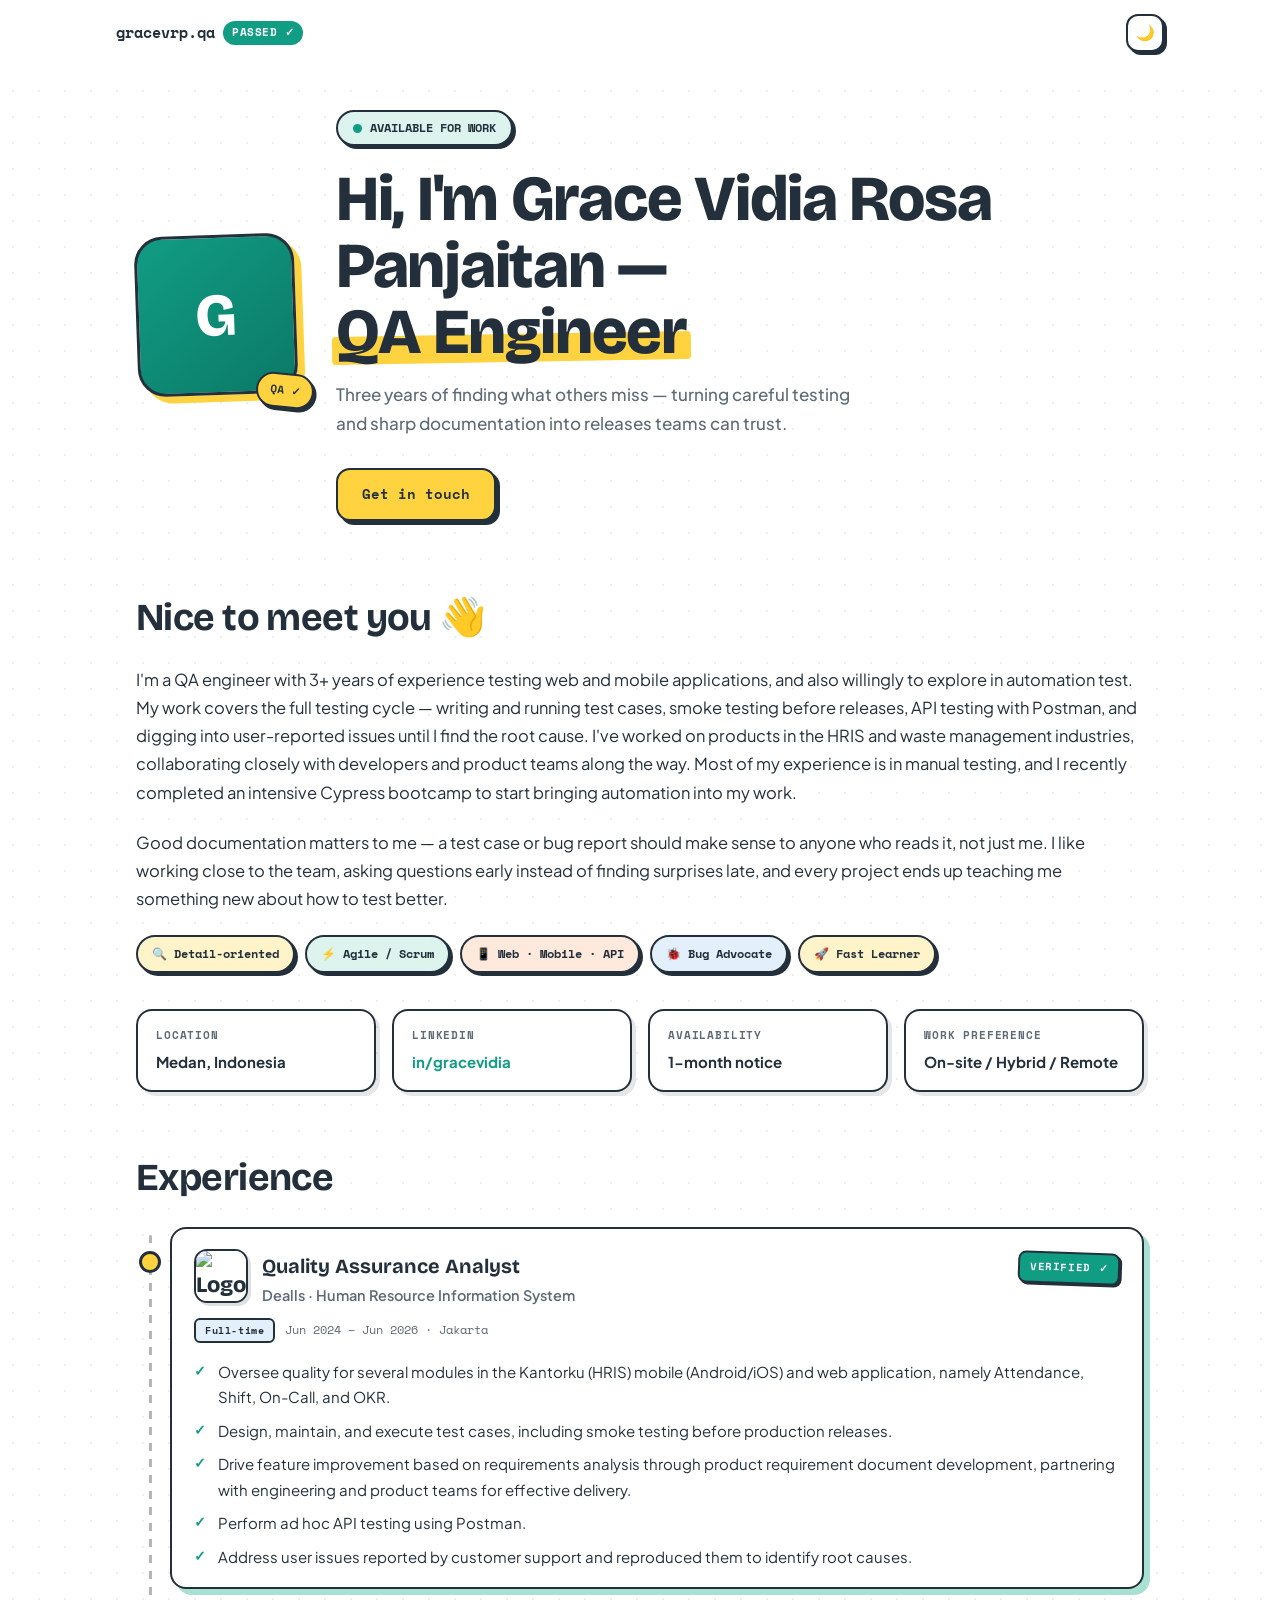
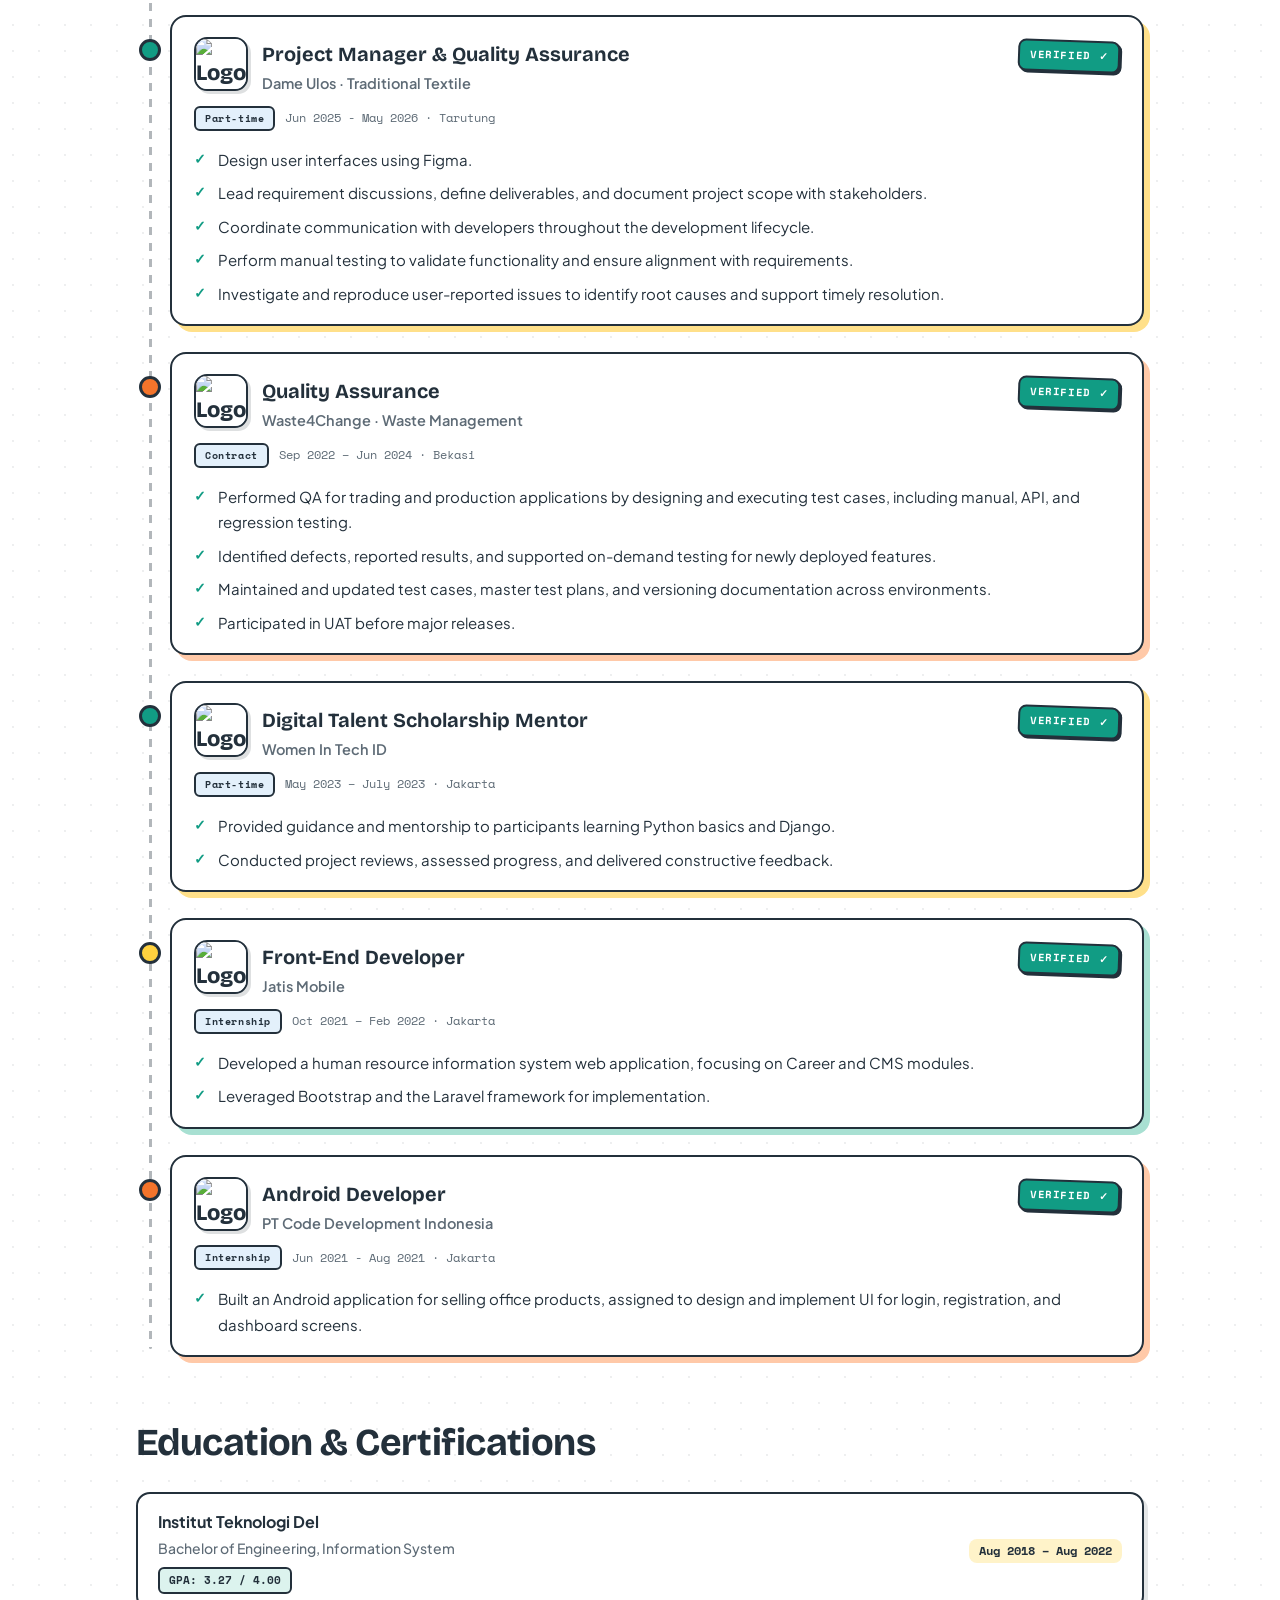
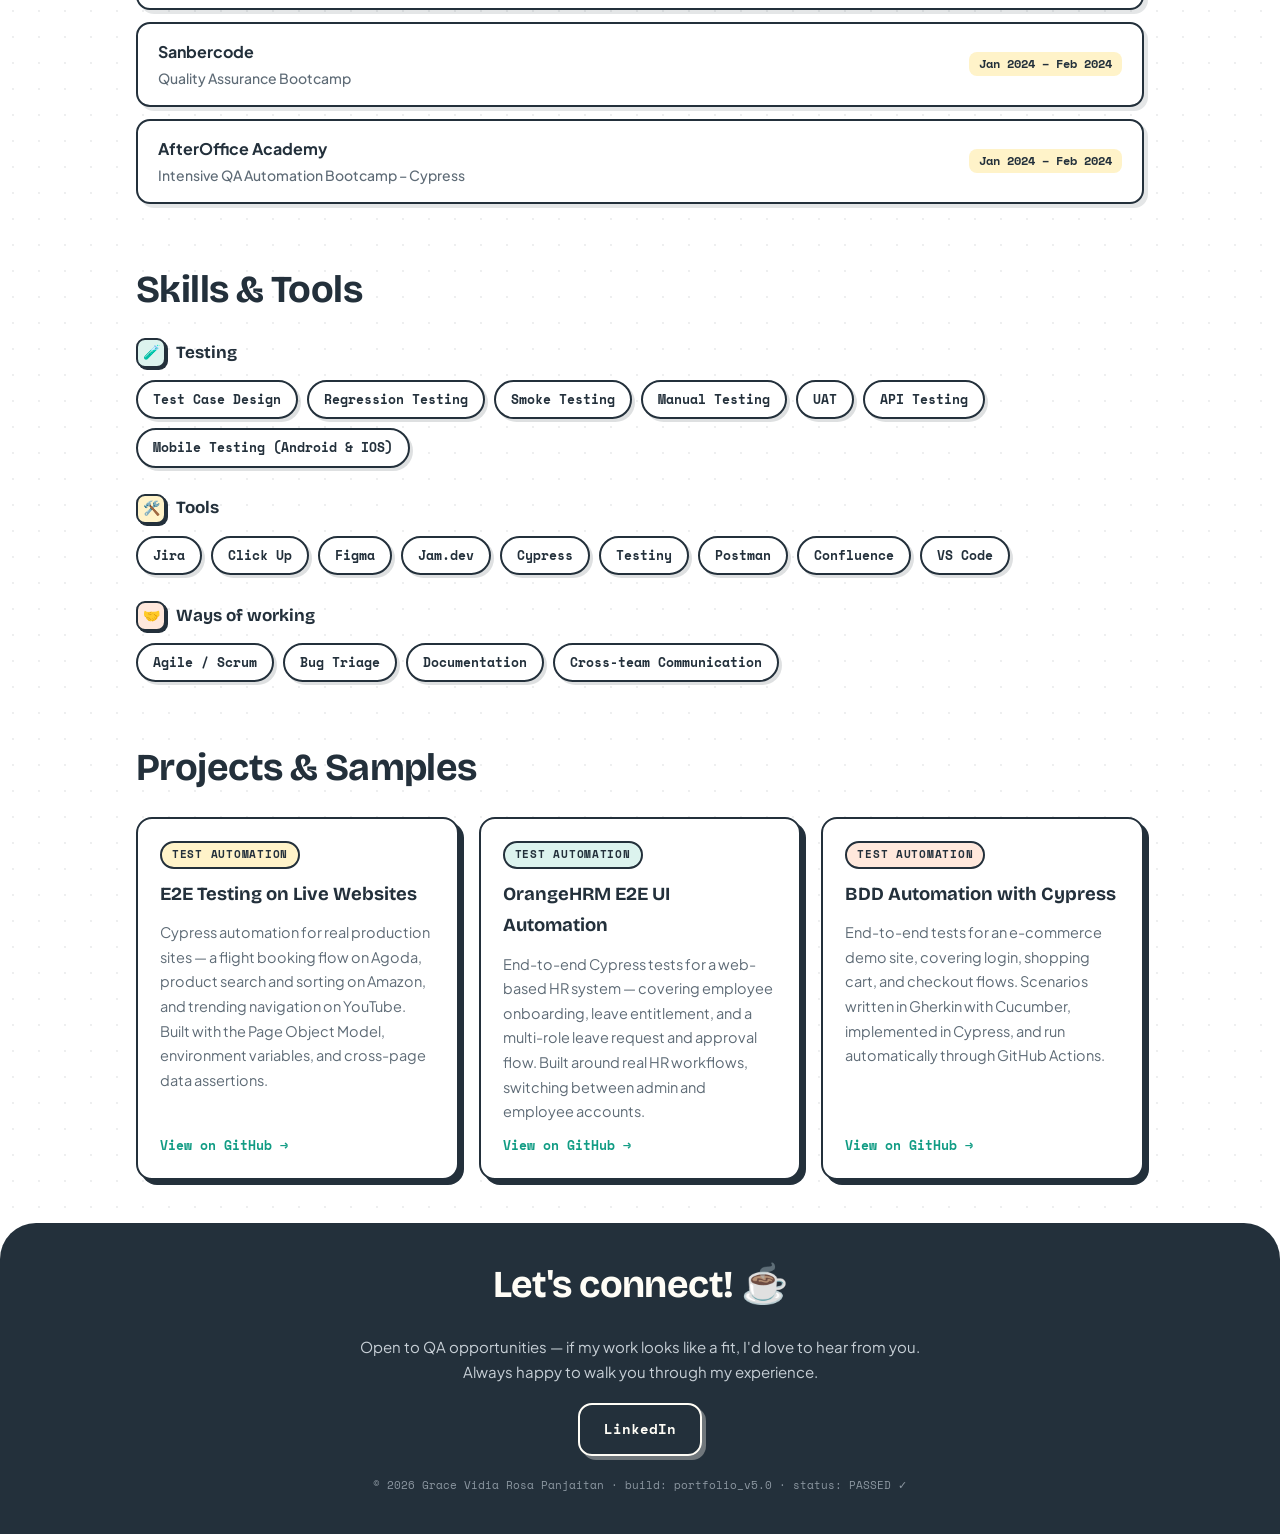
==== index.html @ 043b06da "Update chip" ====
<!DOCTYPE html>
<html lang="en" data-theme="light">

<head>
  <meta charset="UTF-8">
  <meta name="viewport" content="width=device-width, initial-scale=1.0">
  <title>Grace Panjaitan | QA Portfolio</title>
  <link rel="preconnect" href="https://fonts.googleapis.com">
  <link rel="preconnect" href="https://fonts.gstatic.com" crossorigin>
  <link
    href="https://fonts.googleapis.com/css2?family=Bricolage+Grotesque:opsz,wght@12..96,600;12..96,700;12..96,800&family=Plus+Jakarta+Sans:wght@400;500;600;700&family=Space+Mono:wght@400;700&display=swap"
    rel="stylesheet">
  <link rel="icon" type="image/png" sizes="32x32" href="./img/favicon/favicon-32.png">
  <link rel="icon" type="image/png" sizes="16x16" href="./img/favicon/favicon-16.png">
  <link rel="apple-touch-icon" sizes="180x180" href="./img/favicon/apple-touch-icon.png">
  <link rel="stylesheet" href="styles.css">
</head>

<body>

  <div class="topbar">
    <div class="wrap topbar-inner">
      <a class="brand" href="#">gracevrp.qa <span class="chip">PASSED ✓</span></a>
      <div class="top-right">
        <!-- <nav class="menu" aria-label="Main navigation">
          <a href="#about">About</a>
          <a href="#experience">Experience</a>
          <a href="#skills">Skills</a>
          <a href="#projects">Projects</a>
          <a href="#contact">Contact</a>
        </nav> -->
        <button id="themeBtn" aria-label="Toggle light/dark mode">🌙</button>
      </div>
    </div>
  </div>

  <!-- ============ HERO ============ -->
  <header class="hero">
    <div class="wrap hero-grid">
      <div class="avatar-wrap">
        <div class="avatar" aria-hidden="true">
          <!-- Replace the letter below with your initial, or use a photo:-->
          <!--  <img src="./img/profile.jpeg" alt="G">-->
          G
        </div>
        <span class="sticker">QA ✓</span>
      </div>
      <div>
        <span class="status-pill"><span class="dot"></span>AVAILABLE FOR WORK</span>
        <h1>Hi, I'm Grace Vidia Rosa Panjaitan —<br><span class="hl">QA Engineer</span></h1>
        <p class="lede">
          Three years of finding what others miss — turning careful testing and sharp documentation into releases teams
          can trust.
        </p>
        <div class="hero-cta">
          <a class="btn btn-sun" href="#contact">Get in touch</a>
        </div>
      </div>
    </div>
  </header>

  <!-- ============ ABOUT ============ -->
  <section id="about">
    <div class="wrap reveal">
      <h2>Nice to meet you 👋</h2>
      <p class="about-text">
        I'm a QA engineer with 3+ years of experience testing web and mobile applications, and also willingly to explore
        in automation test. My work covers the full testing cycle — writing and running test cases, smoke testing before
        releases, API testing with Postman, and digging into user-reported issues until I find the root cause. I've
        worked on products in the HRIS and waste management industries, collaborating closely with developers and
        product teams along the way. Most of my experience is in manual testing, and I recently completed an intensive
        Cypress bootcamp to start bringing automation into my work.
      </p>
      <p class="about-text">
        Good documentation matters to me — a test case or bug report should make
        sense to anyone who reads it, not just me. I like working close to the team,
        asking questions early instead of finding surprises late, and every project
        ends up teaching me something new about how to test better.
      </p>
      <ul class="tags">
        <li>🔍 Detail-oriented</li>
        <li>⚡ Agile / Scrum</li>
        <li>📱 Web · Mobile · API</li>
        <li>🐞 Bug Advocate</li>
        <li>🚀 Fast Learner</li>
      </ul>

      <div class="info-grid">
        <div class="info-card">
          <div class="k">Location</div>
          <div class="v">Medan, Indonesia</div>
        </div>
        <div class="info-card">
          <div class="k">LinkedIn</div>
          <div class="v"><a href="https://www.linkedin.com/in/gracevidia/" target="_blank"
              rel="noopener">in/gracevidia</a></div>
        </div>
        <div class="info-card">
          <div class="k">Availability</div>
          <div class="v">1-month notice</div>
        </div>
        <div class="info-card">
          <div class="k">Work preference</div>
          <div class="v">On-site / Hybrid / Remote</div>
        </div>
      </div>
    </div>
  </section>

  <!-- ============ EXPERIENCE ============ -->
  <section id="experience">
    <div class="wrap reveal">
      <h2>Experience</h2>

      <!-- ============ Dealls ============ -->
      <div class="timeline">
        <article class="ticket">
          <div class="ticket-card">
            <div class="ticket-head">
              <div class="ticket-logo" aria-hidden="true">
                <img src="./img/company-logo/dealls-logo.jpeg" alt="Logo">
              </div>
              <div class="ticket-title">
                <h3>Quality Assurance Analyst</h3>
                <div class="org">Dealls · Human Resource Information System</div>
              </div>
              <span class="ticket-status">VERIFIED ✓</span>
            </div>
            <div class="ticket-period"><span class="emp-type">Full-time</span> Jun 2024 – Jun 2026 · Jakarta</div>
            <div class="ticket-body">
              <ul>
                <li>Oversee quality for several modules in the Kantorku (HRIS) mobile (Android/iOS) and web application,
                  namely Attendance, Shift, On-Call, and OKR.</li>
                <li>Design, maintain, and execute test cases, including smoke testing before production releases.
                </li>
                <li>Drive feature improvement based on requirements analysis through product requirement document
                  development, partnering with engineering and product teams for effective delivery.</li>
                <li>Perform ad hoc API testing using Postman.</li>
                <li>Address user issues reported by customer support and reproduced them to identify root causes.</li>
              </ul>
            </div>
            <!-- <div class="ticket-tools">
              <span>Jira</span><span>TestRail</span><span>Postman</span><span>SQL</span>
            </div> -->
          </div>
        </article>

        <!-- ============ DAME ULOS ============ -->
        <article class="ticket">
          <div class="ticket-card">
            <div class="ticket-head">
              <div class="ticket-logo" aria-hidden="true">
                <img src="./img/company-logo/dame-ulos-logo.png" alt="Logo">
              </div>
              <div class="ticket-title">
                <h3>Project Manager & Quality Assurance </h3>
                <div class="org">Dame Ulos · Traditional Textile</div>
              </div>
              <span class="ticket-status">VERIFIED ✓</span>
            </div>
            <div class="ticket-period"><span class="emp-type">Part-time</span> Jun 2025 - May 2026 · Tarutung</div>
            <div class="ticket-body">
              <ul>
                <li>Design user interfaces using Figma.</li>
                <li>Lead requirement discussions, define deliverables, and document project scope with stakeholders.
                </li>
                <li>Coordinate communication with developers throughout the development lifecycle.</li>
                <li>Perform manual testing to validate functionality and ensure alignment with requirements.</li>
                <li>Investigate and reproduce user-reported issues to identify root causes and support timely
                  resolution.</li>
              </ul>
            </div>
            <!-- <div class="ticket-tools">
              <span>Trello</span><span>Google Sheets</span><span>Postman</span>
            </div> -->
          </div>
        </article>

        <!-- ============ Waste4Change ============ -->
        <article class="ticket">
          <div class="ticket-card">
            <div class="ticket-head">
              <div class="ticket-logo" aria-hidden="true">
                <img src="./img/company-logo/W4C-logo.jpg" alt="Logo">
              </div>
              <div class="ticket-title">
                <h3>Quality Assurance </h3>
                <div class="org">Waste4Change · Waste Management</div>
              </div>
              <span class="ticket-status">VERIFIED ✓</span>
            </div>
            <div class="ticket-period"><span class="emp-type">Contract</span> Sep 2022 – Jun 2024 · Bekasi</div>
            <div class="ticket-body">
              <ul>
                <li>Performed QA for trading and production applications by designing and executing test cases,
                  including
                  manual, API, and regression testing.</li>
                <li>Identified defects, reported results, and supported on-demand testing for newly deployed features.
                </li>
                <li>Maintained and updated test cases, master test plans, and versioning documentation across
                  environments.</li>
                <li>Participated in UAT before major releases.</li>
              </ul>
            </div>
            <!-- <div class="ticket-tools">
              <span>Trello</span><span>Google Sheets</span><span>Postman</span>
            </div> -->
          </div>
        </article>

        <!-- ============ DIGITALENT ============ -->
        <article class="ticket">
          <div class="ticket-card">
            <div class="ticket-head">
              <div class="ticket-logo" aria-hidden="true">
                <img src="./img/company-logo/digitalent-logo.png" alt="Logo">
              </div>
              <div class="ticket-title">
                <h3>Digital Talent Scholarship Mentor</h3>
                <div class="org">Women In Tech ID</div>
              </div>
              <span class="ticket-status">VERIFIED ✓</span>
            </div>
            <div class="ticket-period"><span class="emp-type">Part-time</span> May 2023 – July 2023 · Jakarta</div>
            <div class="ticket-body">
              <ul>
                <li>Provided guidance and mentorship to participants learning Python basics and Django.</li>
                <li>Conducted project reviews, assessed progress, and delivered constructive feedback.</li>
              </ul>
            </div>
            <!-- <div class="ticket-tools">
              <span>Trello</span><span>Google Sheets</span><span>Postman</span>
            </div> -->
          </div>
        </article>

        <!-- ============ JATIS MOBILE ============ -->
        <article class="ticket">
          <div class="ticket-card">
            <div class="ticket-head">
              <div class="ticket-logo" aria-hidden="true">
                <img src="./img/company-logo/jatis-mobile-logo.png" alt="Logo">
              </div>
              <div class="ticket-title">
                <h3>Front-End Developer</h3>
                <div class="org">Jatis Mobile </div>
              </div>
              <span class="ticket-status">VERIFIED ✓</span>
            </div>
            <div class="ticket-period"><span class="emp-type">Internship</span> Oct 2021 – Feb 2022 · Jakarta</div>
            <div class="ticket-body">
              <ul>
                <li>Developed a human resource information system web application, focusing on Career and CMS modules.
                </li>
                <li>Leveraged Bootstrap and the Laravel framework for implementation.</li>
              </ul>
            </div>
            <!-- <div class="ticket-tools">
              <span>Trello</span><span>Google Sheets</span><span>Postman</span>
            </div> -->
          </div>
        </article>

        <!-- ============ CODE ID ============ -->
        <article class="ticket">
          <div class="ticket-card">
            <div class="ticket-head">
              <div class="ticket-logo" aria-hidden="true">
                <img src="./img/company-logo/code.id-logo.jpeg" alt="Logo">
              </div>
              <div class="ticket-title">
                <h3>Android Developer</h3>
                <div class="org">PT Code Development Indonesia</div>
              </div>
              <span class="ticket-status">VERIFIED ✓</span>
            </div>
            <div class="ticket-period"><span class="emp-type">Internship</span> Jun 2021 - Aug 2021 · Jakarta</div>
            <div class="ticket-body">
              <ul>
                <li>Built an Android application for selling office products, assigned to design and implement UI for
                  login,
                  registration, and dashboard screens.
                </li>
              </ul>
            </div>
            <!-- <div class="ticket-tools">
              <span>Trello</span><span>Google Sheets</span><span>Postman</span>
            </div> -->
          </div>
        </article>
      </div>
    </div>
  </section>

  <!-- ============ EDUCATION & CERTIFICATIONS ============ -->
  <section id="education">
    <div class="wrap reveal">
      <h2>Education &amp; Certifications</h2>
      <ul class="plain-list">
        <li>
          <div class="edu-main">
            <strong>Institut Teknologi Del</strong>
            <div class="edu-sub">Bachelor of Engineering, Information System</div>
            <span class="edu-grade">GPA: 3.27 / 4.00</span>
          </div>
          <span class="meta">Aug 2018 – Aug 2022</span>
        </li>
        <!-- <li><span><strong>Quality Assurance Bootcamp</strong> — Sanbercode </span><span class="meta">Jan 2024 – Feb
            2024</span></li>
        <li><span><strong>Intensive QA Automation Bootcamp – Cypress</strong> — AfterOffice Academy </span><span
            class="meta">Apr 2025 – Jun 2025</span></li> -->
        <li>
          <div class="edu-main">
            <strong>Sanbercode</strong>
            <div class="edu-sub">Quality Assurance Bootcamp</div>
          </div>
          <span class="meta">Jan 2024 – Feb 2024</span>
        </li>
        <li>
          <div class="edu-main">
            <strong>AfterOffice Academy </strong>
            <div class="edu-sub">Intensive QA Automation Bootcamp – Cypress</div>
          </div>
          <span class="meta">Jan 2024 – Feb 2024</span>
        </li>
      </ul>
    </div>
  </section>

  <!-- ============ SKILLS ============ -->
  <section id="skills">
    <div class="wrap reveal">
      <h2>Skills &amp; Tools</h2>

      <div class="skill-group">
        <p class="g"><span class="ico">🧪</span>Testing</p>
        <ul class="skill-list">
          <li>Test Case Design</li>
          <li>Regression Testing</li>
          <li>Smoke Testing</li>
          <li>Manual Testing</li>
          <li>UAT</li>
          <li>API Testing</li>
          <li>Mobile Testing (Android & IOS)</li>
        </ul>
      </div>
      <div class="skill-group">
        <p class="g"><span class="ico">🛠️</span>Tools</p>
        <ul class="skill-list">
          <li>Jira</li>
          <li>Click Up</li>
          <li>Figma</li>
          <li>Jam.dev</li>
          <li>Cypress</li>
          <li>Testiny</li>
          <li>Postman</li>
          <li>Confluence</li>
          <li>VS Code</li>
        </ul>
      </div>
      <div class="skill-group">
        <p class="g"><span class="ico">🤝</span>Ways of working</p>
        <ul class="skill-list">
          <li>Agile / Scrum</li>
          <li>Bug Triage</li>
          <li>Documentation</li>
          <li>Cross-team Communication</li>
        </ul>
      </div>
    </div>
  </section>

  <!-- ============ PROJECTS ============ -->
  <section id="projects">
    <div class="wrap reveal">
      <h2>Projects &amp; Samples</h2>
      <div class="proj-grid">
        <article class="proj">
          <span class="ptype">TEST AUTOMATION</span>
          <h3>E2E Testing on Live Websites</h3>
          <p>Cypress automation for real production sites — a flight booking flow on
            Agoda, product search and sorting on Amazon, and trending navigation on
            YouTube. Built with the Page Object Model, environment variables, and
            cross-page data assertions.</p>
          <a href="https://github.com/gracepanjaitan/Final-Project" target="_blank" rel="noopener">View on GitHub →</a>
        </article>
        <article class="proj">
          <span class="ptype">TEST AUTOMATION</span>
          <h3>OrangeHRM E2E UI Automation</h3>
          <p>End-to-end Cypress tests for a web-based HR system — covering employee
            onboarding, leave entitlement, and a multi-role leave request and approval
            flow. Built around real HR workflows, switching between admin and employee accounts.</p>
          <a href="https://github.com/gracepanjaitan/UI-Testing-Cypress" target="_blank" rel="noopener">View on GitHub
            →</a>
        </article>
        <article class="proj">
          <span class="ptype">TEST AUTOMATION</span>
          <h3>BDD Automation with Cypress</h3>
          <p>End-to-end tests for an e-commerce demo site, covering login, shopping
            cart, and checkout flows. Scenarios written in Gherkin with Cucumber,
            implemented in Cypress, and run automatically through GitHub Actions.</p>
          <a href="https://github.com/gracepanjaitan/BDD-Cypress-Project" target="_blank" rel="noopener">View on GitHub
            →</a>
        </article>
      </div>
    </div>
  </section>

  <!-- ============ CONTACT ============ -->
  <footer id="contact">
    <div class="wrap reveal">
      <h2>Let's connect! ☕</h2>
      <p>Open to QA opportunities — if my work looks like a fit, I'd love to hear from you.<br>Always happy to walk you
        through my experience.</p>
      <div class="contact-row">
        <a class="btn" href="https://www.linkedin.com/in/gracevidia/" target="_blank" rel="noopener">LinkedIn</a>
      </div>
      <p class="foot-note">© 2026 Grace Vidia Rosa Panjaitan · build: portfolio_v5.0 · status: PASSED ✓</p>
    </div>
  </footer>

  <script>
    // night mode toggle (defaults to light; does not auto-follow system preference)
    const btn = document.getElementById('themeBtn');
    const root = document.documentElement;
    btn.addEventListener('click', () => {
      const next = root.getAttribute('data-theme') === 'dark' ? 'light' : 'dark';
      root.setAttribute('data-theme', next);
      btn.textContent = next === 'dark' ? '☀️' : '🌙';
    });

    // scroll reveal
    const io = new IntersectionObserver(entries => {
      entries.forEach(e => { if (e.isIntersecting) { e.target.classList.add('in'); io.unobserve(e.target); } });
    }, { threshold: 0.1 });
    document.querySelectorAll('.reveal').forEach(el => io.observe(el));
  </script>
</body>

</html>
---- styles.css ----
:root {
  --bg: #FFFFFF;
  /* brilliant white */
  --ink: #23303B;
  --soft: #5E6B76;
  --card: #FFFFFF;
  --tangerine: #F4742B;
  --tangerine-soft: #FFE8DC;
  --teal: #119C84;
  --teal-soft: #DCF3EE;
  --sun: #FFD23F;
  --sun-soft: #FFF3C9;
  --sky-soft: #E3F0FB;
  --dot: rgba(35, 48, 59, .08);
  --topbar: rgba(255, 255, 255, .9);
  --footer-bg: #23303B;
  --radius: 16px;
}

[data-theme="dark"] {
  --bg: #0D1320;
  /* hitam kebiruan pekat (ala referensi) */
  --ink: #E6EDF3;
  --soft: #8C98A6;
  --card: #151F2B;
  --tangerine: #0FD9A6;
  /* satu aksen: hijau mint */
  --tangerine-soft: #0C352B;
  --teal: #0FD9A6;
  --teal-soft: #0C352B;
  --sun: #0FD9A6;
  --sun-soft: #102F27;
  --sky-soft: #16293B;
  --dot: rgba(230, 237, 243, .04);
  --topbar: rgba(13, 19, 32, .92);
  --footer-bg: #080D16;
}

/* teks gelap di atas aksen mint yang terang */
[data-theme="dark"] .btn-primary,
[data-theme="dark"] .ticket-status,
[data-theme="dark"] .brand .chip {
  color: #06251C
}

* {
  margin: 0;
  padding: 0;
  box-sizing: border-box
}

html {
  scroll-behavior: smooth
}

body {
  background: var(--bg);
  color: var(--ink);
  font-family: 'Plus Jakarta Sans', sans-serif;
  font-size: 16px;
  line-height: 1.7;
  background-image: radial-gradient(var(--dot) 1px, transparent 1px);
  background-size: 26px 26px;
  transition: background .3s, color .3s;
}

.wrap {
  max-width: 1080px;
  margin: 0 auto;
  padding: 0 36px
}

::selection {
  background: var(--sun);
  color: #23303B
}

a:focus-visible,
button:focus-visible {
  outline: 3px solid var(--tangerine);
  outline-offset: 3px;
  border-radius: 6px
}

/* ---------- topbar ---------- */
.topbar {
  position: sticky;
  top: 0;
  z-index: 50;
  background: var(--topbar);
  backdrop-filter: blur(10px);
}

.topbar-inner {
  display: flex;
  align-items: center;
  justify-content: space-between;
  padding: 14px 16px
}

.brand {
  font-family: 'Space Mono', monospace;
  font-size: 14.5px;
  font-weight: 700;
  color: var(--ink);
  text-decoration: none;
  display: inline-flex;
  align-items: center;
  gap: 8px;
}

.brand .chip {
  background: var(--teal);
  color: #fff;
  font-size: 10.5px;
  padding: 3px 9px;
  border-radius: 99px;
  letter-spacing: .05em;
}

.top-right {
  display: flex;
  align-items: center;
  gap: 10px
}

nav.menu {
  display: flex;
  gap: 6px
}

nav.menu a {
  font-family: 'Space Mono', monospace;
  font-size: 13px;
  font-weight: 700;
  color: var(--ink);
  text-decoration: none;
  padding: 7px 13px;
  border-radius: 99px;
  transition: background .15s;
}

nav.menu a:hover {
  background: var(--sun-soft)
}

#themeBtn {
  background: var(--card);
  border: 2px solid var(--ink);
  width: 38px;
  height: 38px;
  border-radius: 12px;
  cursor: pointer;
  font-size: 15px;
  display: grid;
  place-items: center;
  color: var(--ink);
  box-shadow: 3px 3px 0 var(--ink);
  transition: transform .12s, box-shadow .12s;
}

#themeBtn:hover {
  transform: translate(1px, 1px);
  box-shadow: 2px 2px 0 var(--ink)
}

/* ---------- hero ---------- */
.hero {
  position: relative;
  padding: 44px 0 38px;
  overflow: hidden
}

.hero-grid {
  position: relative;
  display: grid;
  grid-template-columns: auto 1fr;
  gap: 40px;
  align-items: center
}

.avatar-wrap {
  position: relative;
  width: 160px;
  flex-shrink: 0
}

.avatar {
  width: 160px;
  height: 160px;
  border-radius: 28px;
  background: linear-gradient(140deg, var(--teal), #0B7A67);
  border: 3px solid var(--ink);
  box-shadow: 7px 7px 0 var(--sun);
  display: grid;
  place-items: center;
  overflow: hidden;
  font-family: 'Bricolage Grotesque', sans-serif;
  font-size: 60px;
  font-weight: 800;
  color: #fff;
  transform: rotate(-2deg);
}

.avatar img {
  width: 100%;
  height: 100%;
  object-fit: cover
}

.sticker {
  position: absolute;
  bottom: -12px;
  right: -18px;
  background: var(--sun);
  color: #23303B;
  border: 2.5px solid var(--ink);
  border-radius: 99px;
  font-family: 'Space Mono', monospace;
  font-size: 11px;
  font-weight: 700;
  padding: 6px 12px;
  transform: rotate(6deg);
  box-shadow: 3px 3px 0 var(--ink);
}

.status-pill {
  display: inline-flex;
  align-items: center;
  gap: 8px;
  font-family: 'Space Mono', monospace;
  font-size: 12px;
  font-weight: 700;
  color: var(--ink);
  background: var(--teal-soft);
  border: 2px solid var(--ink);
  padding: 6px 15px;
  border-radius: 99px;
  margin-bottom: 20px;
  box-shadow: 3px 3px 0 var(--ink);
}

.status-pill .dot {
  width: 9px;
  height: 9px;
  border-radius: 50%;
  background: var(--teal);
  animation: pulse 2s infinite
}

@keyframes pulse {

  0%,
  100% {
    opacity: 1
  }

  50% {
    opacity: .3
  }
}

h1 {
  font-family: 'Bricolage Grotesque', sans-serif;
  font-weight: 800;
  font-size: clamp(40px, 7vw, 64px);
  line-height: 1.04;
  letter-spacing: -.02em;
  margin-bottom: 14px;
}

.hl {
  position: relative;
  display: inline-block;
  white-space: nowrap
}

.hl::before {
  content: "";
  position: absolute;
  left: -4px;
  right: -4px;
  bottom: 6%;
  height: 42%;
  background: var(--sun);
  z-index: -1;
  border-radius: 4px;
  transform: rotate(-1deg);
}

[data-theme="dark"] .hl {
  color: #23303B
}

[data-theme="dark"] .hl::before {
  height: 88%;
  bottom: 4%
}

.hero p.lede {
  max-width: 520px;
  color: var(--soft);
  font-size: 17px;
  font-weight: 500
}

.hero-cta {
  display: flex;
  gap: 14px;
  flex-wrap: wrap;
  margin-top: 30px
}

.btn {
  display: inline-flex;
  align-items: center;
  gap: 8px;
  font-family: 'Space Mono', monospace;
  font-size: 13.5px;
  font-weight: 700;
  text-decoration: none;
  padding: 13px 24px;
  border-radius: 14px;
  border: 2.5px solid var(--ink);
  color: var(--ink);
  box-shadow: 4px 4px 0 var(--ink);
  transition: transform .12s, box-shadow .12s;
  background: var(--card);
}

.btn:hover {
  transform: translate(2px, 2px);
  box-shadow: 2px 2px 0 var(--ink)
}

.btn:active {
  transform: translate(4px, 4px);
  box-shadow: 0 0 0 var(--ink)
}

.btn-primary {
  background: var(--tangerine);
  color: #fff
}

.btn-sun {
  background: var(--sun);
  color: #23303B
}

/* ---------- sections ---------- */
section {
  padding: 27px 0
}

.eyebrow {
  display: inline-block;
  font-family: 'Space Mono', monospace;
  font-size: 11.5px;
  font-weight: 700;
  letter-spacing: .08em;
  color: var(--ink);
  background: var(--tangerine-soft);
  border: 2px solid var(--ink);
  padding: 4px 12px;
  border-radius: 99px;
  margin-bottom: 10px;
  box-shadow: 2.5px 2.5px 0 var(--ink);
}

.eyebrow.t {
  background: var(--teal-soft)
}

.eyebrow.s {
  background: var(--sun-soft)
}

.eyebrow.b {
  background: var(--sky-soft)
}

h2 {
  font-family: 'Bricolage Grotesque', sans-serif;
  font-weight: 700;
  font-size: clamp(28px, 4.5vw, 38px);
  letter-spacing: -.015em;
  margin-bottom: 16px;
}

.reveal {
  opacity: 0;
  transform: translateY(20px);
  transition: opacity .55s ease, transform .55s ease
}

.reveal.in {
  opacity: 1;
  transform: none
}

/* about */
.about-text {
  max-width: none;
  font-size: 16.5px;
  margin-bottom: 22px
}

.tags {
  display: flex;
  flex-wrap: wrap;
  gap: 10px;
  list-style: none;
  margin-bottom: 36px
}

.tags li {
  font-family: 'Space Mono', monospace;
  font-size: 12px;
  font-weight: 700;
  border: 2px solid var(--ink);
  padding: 7px 14px;
  border-radius: 99px;
  box-shadow: 3px 3px 0 var(--ink);
  transition: transform .12s, box-shadow .12s;
}

.tags li:hover {
  transform: translate(2px, 2px);
  box-shadow: 1px 1px 0 var(--ink)
}

.tags li:nth-child(4n+1) {
  background: var(--sun-soft)
}

.tags li:nth-child(4n+2) {
  background: var(--teal-soft)
}

.tags li:nth-child(4n+3) {
  background: var(--tangerine-soft)
}

.tags li:nth-child(4n+4) {
  background: var(--sky-soft)
}

.info-grid {
  display: grid;
  grid-template-columns: repeat(auto-fit, minmax(230px, 1fr));
  gap: 16px
}

.info-card {
  background: var(--card);
  border: 2.5px solid var(--ink);
  border-radius: var(--radius);
  padding: 16px 18px;
  box-shadow: 4px 4px 0 rgba(35, 48, 59, .12);
}

.info-card .k {
  font-family: 'Space Mono', monospace;
  font-size: 10.5px;
  font-weight: 700;
  color: var(--soft);
  letter-spacing: .08em;
  text-transform: uppercase;
  margin-bottom: 4px;
}

.info-card .v {
  font-weight: 700;
  font-size: 15px;
  word-break: break-word
}

.info-card .v a {
  color: var(--teal);
  text-decoration: none
}

.info-card .v a:hover {
  text-decoration: underline
}

/* experience: timeline + sticker cards */
.timeline {
  position: relative;
  padding-left: 34px
}

.timeline::before {
  content: "";
  position: absolute;
  left: 12.5px;
  top: 8px;
  bottom: 8px;
  width: 3px;
  background: repeating-linear-gradient(var(--ink) 0 8px, transparent 8px 16px);
  border-radius: 3px;
  opacity: .35;
}

.ticket {
  position: relative;
  margin-bottom: 26px
}

.ticket:last-child {
  margin-bottom: 0
}

.ticket::before {
  content: "";
  position: absolute;
  left: -31px;
  top: 24px;
  width: 16px;
  height: 16px;
  border-radius: 50%;
  background: var(--sun);
  border: 3px solid var(--ink);
}

.ticket:nth-child(2n)::before {
  background: var(--teal)
}

.ticket:nth-child(3n)::before {
  background: var(--tangerine)
}

.ticket-card {
  background: var(--card);
  border: 2.5px solid var(--ink);
  border-radius: var(--radius);
  overflow: hidden;
  box-shadow: 6px 6px 0 #A8E0D2;
  transition: transform .15s, box-shadow .15s;
}

.ticket:nth-child(2n) .ticket-card {
  box-shadow: 6px 6px 0 #FFE08A
}

.ticket:nth-child(3n) .ticket-card {
  box-shadow: 6px 6px 0 #FFC9A8
}

.ticket-logo {
  width: 54px;
  height: 54px;
  flex-shrink: 0;
  border: 2.5px solid var(--ink);
  border-radius: 13px;
  background: var(--sky-soft);
  overflow: hidden;
  display: grid;
  place-items: center;
  font-family: 'Bricolage Grotesque', sans-serif;
  font-weight: 800;
  font-size: 22px;
  box-shadow: 3px 3px 0 rgba(35, 48, 59, .15);
}

.ticket-logo img {
  width: 100%;
  height: 100%;
  object-fit: contain;
  background: #fff
}

.ticket-head {
  display: flex;
  align-items: flex-start;
  gap: 14px;
  flex-wrap: wrap;
  padding: 20px 22px 10px;
}

.ticket-title {
  flex: 1;
  min-width: 200px
}

.ticket-title h3 {
  font-family: 'Bricolage Grotesque', sans-serif;
  font-weight: 700;
  font-size: 20px
}

.ticket-title .org {
  color: var(--soft);
  font-size: 14.5px;
  font-weight: 600
}

.ticket-status {
  font-family: 'Space Mono', monospace;
  font-size: 10.5px;
  font-weight: 700;
  letter-spacing: .06em;
  color: #fff;
  background: var(--teal);
  border: 2px solid var(--ink);
  border-radius: 8px;
  padding: 5px 10px;
  margin-top: 3px;
  white-space: nowrap;
  transform: rotate(2deg);
  box-shadow: 2px 2px 0 var(--ink);
}

.ticket-period {
  font-family: 'Space Mono', monospace;
  font-size: 12px;
  color: var(--soft);
  padding: 0 22px 4px;
  display: flex;
  align-items: center;
  gap: 10px;
  flex-wrap: wrap;
}

.emp-type {
  font-family: 'Space Mono', monospace;
  font-size: 10px;
  font-weight: 700;
  letter-spacing: .06em;
  color: var(--ink);
  border: 2px solid var(--ink);
  border-radius: 6px;
  padding: 2px 9px;
  background: var(--sky-soft);
}

.ticket-body {
  padding: 8px 22px 14px
}

.ticket-body ul {
  list-style: none
}

.ticket-body ul li {
  position: relative;
  padding: 4px 0 4px 24px;
  font-size: 15px
}

.ticket-body ul li::before {
  content: "✓";
  position: absolute;
  left: 0;
  top: 4px;
  color: var(--teal);
  font-weight: 800;
  font-size: 14px;
}

.ticket-tools {
  display: flex;
  flex-wrap: wrap;
  gap: 7px;
  padding: 0 22px 20px
}

.ticket-tools span {
  font-family: 'Space Mono', monospace;
  font-size: 11px;
  font-weight: 700;
  background: var(--bg);
  border: 2px solid var(--ink);
  border-radius: 7px;
  padding: 3px 9px;
}

/* education & certifications */
.plain-list {
  list-style: none
}

.plain-list li {
  background: var(--card);
  border: 2.5px solid var(--ink);
  border-radius: 14px;
  padding: 14px 20px;
  margin-bottom: 12px;
  display: flex;
  justify-content: space-between;
  gap: 16px;
  flex-wrap: wrap;
  box-shadow: 4px 4px 0 rgba(35, 48, 59, .12);
}

.plain-list li:last-child {
  margin-bottom: 0
}

.edu-main {
  flex: 1;
  min-width: 240px
}

.edu-sub {
  font-size: 14px;
  color: var(--soft);
  font-weight: 500;
  margin-top: 2px
}

.edu-grade {
  display: inline-block;
  margin-top: 6px;
  font-family: 'Space Mono', monospace;
  font-size: 11px;
  font-weight: 700;
  color: var(--ink);
  background: var(--teal-soft);
  border: 2px solid var(--ink);
  border-radius: 6px;
  padding: 2px 9px;
}

.plain-list .meta {
  font-family: 'Space Mono', monospace;
  font-size: 12px;
  font-weight: 700;
  color: var(--ink);
  background: var(--sun-soft);
  border-radius: 8px;
  padding: 2px 10px;
  align-self: center;
}

/* skills */
.skill-group {
  margin-bottom: 26px
}

.skill-group:last-child {
  margin-bottom: 0
}

.skill-group .g {
  font-family: 'Bricolage Grotesque', sans-serif;
  font-size: 17px;
  font-weight: 700;
  margin-bottom: 12px;
  display: flex;
  align-items: center;
  gap: 10px;
}

.skill-group .g .ico {
  width: 30px;
  height: 30px;
  border-radius: 9px;
  border: 2px solid var(--ink);
  display: grid;
  place-items: center;
  font-size: 14px;
  box-shadow: 2px 2px 0 var(--ink);
}

.skill-group:nth-child(2) .g .ico {
  background: var(--teal-soft)
}

.skill-group:nth-child(3) .g .ico {
  background: var(--sun-soft)
}

.skill-group:nth-child(4) .g .ico {
  background: var(--tangerine-soft)
}

.skill-list {
  display: flex;
  flex-wrap: wrap;
  gap: 9px;
  list-style: none
}

.skill-list li {
  font-family: 'Space Mono', monospace;
  font-size: 12.5px;
  font-weight: 700;
  background: var(--card);
  border: 2px solid var(--ink);
  padding: 7px 15px;
  border-radius: 99px;
  box-shadow: 3px 3px 0 rgba(35, 48, 59, .15);
  transition: transform .12s, box-shadow .12s, background .12s;
}

.skill-list li:hover {
  transform: translate(1px, 1px);
  box-shadow: 1px 1px 0 rgba(35, 48, 59, .2);
  background: var(--sun-soft)
}

/* projects */
.proj-grid {
  display: grid;
  grid-template-columns: repeat(auto-fit, minmax(250px, 1fr));
  gap: 20px
}

.proj {
  background: var(--card);
  border: 2.5px solid var(--ink);
  border-radius: var(--radius);
  padding: 22px;
  display: flex;
  flex-direction: column;
  gap: 10px;
  box-shadow: 5px 5px 0 var(--ink);
  transition: transform .15s, box-shadow .15s;
}

.proj:hover {
  transform: translate(-2px, -2px);
  box-shadow: 8px 8px 0 var(--ink)
}

.proj .ptype {
  align-self: flex-start;
  font-family: 'Space Mono', monospace;
  font-size: 10.5px;
  font-weight: 700;
  letter-spacing: .07em;
  border: 2px solid var(--ink);
  border-radius: 99px;
  padding: 3px 10px;
}

.proj:nth-child(1) .ptype {
  background: var(--sun-soft)
}

.proj:nth-child(2) .ptype {
  background: var(--teal-soft)
}

.proj:nth-child(3) .ptype {
  background: var(--tangerine-soft)
}

.proj h3 {
  font-family: 'Bricolage Grotesque', sans-serif;
  font-weight: 700;
  font-size: 18.5px
}

.proj p {
  font-size: 14.5px;
  color: var(--soft)
}

.proj a {
  margin-top: auto;
  font-family: 'Space Mono', monospace;
  font-size: 13px;
  font-weight: 700;
  color: var(--teal);
  text-decoration: none;
}

.proj a:hover {
  text-decoration: underline
}

/* footer */
footer {
  margin-top: 16px;
  padding: 30px 0 22px;
  text-align: center;
  background: var(--footer-bg);
  color: #FFFDF6;
  border-radius: 36px 36px 0 0;
}

footer .eyebrow {
  background: var(--sun);
  color: #23303B;
  box-shadow: 2.5px 2.5px 0 #000;
  border-color: #23303B
}

footer h2 {
  color: #FFFDF6
}

footer p {
  color: #C7CFD6;
  max-width: 820px;
  margin: 0 auto 18px;
  font-size: 15px
}

footer .btn {
  border-color: #FFFDF6;
  color: #FFFDF6;
  background: transparent;
  box-shadow: 4px 4px 0 rgba(255, 253, 246, .35)
}

footer .btn:hover {
  box-shadow: 2px 2px 0 rgba(255, 253, 246, .35)
}

footer .btn-sun {
  background: var(--sun);
  color: #23303B;
  border-color: var(--sun)
}

.contact-row {
  display: flex;
  gap: 14px;
  justify-content: center;
  flex-wrap: wrap
}

.foot-note {
  margin-top: 20px;
  font-family: 'Space Mono', monospace;
  font-size: 11px;
  color: #8C97A1
}

@media (max-width:640px) {
  nav.menu {
    display: none
  }

  .hero {
    padding: 34px 0 30px
  }

  .hero-grid {
    grid-template-columns: 1fr;
    gap: 18px;
    justify-items: center;
    text-align: center
  }

  .avatar-wrap {
    width: 104px
  }

  .avatar {
    width: 104px;
    height: 104px;
    font-size: 38px;
    border-radius: 24px;
    box-shadow: 6px 6px 0 var(--sun)
  }

  .sticker {
    font-size: 9.5px;
    padding: 4px 9px;
    bottom: -9px;
    right: -12px;
    box-shadow: 2px 2px 0 var(--ink)
  }

  .status-pill {
    font-size: 10px;
    padding: 4px 11px;
    margin-bottom: 12px;
    box-shadow: 2px 2px 0 var(--ink)
  }

  h1 {
    font-size: 26px;
    line-height: 1.18;
    margin-bottom: 8px
  }

  .hero p.lede {
    font-size: 13px;
    max-width: 320px;
    margin: 0 auto
  }

  .hero-cta {
    margin-top: 16px;
    justify-content: center
  }

  .info-grid {
    grid-template-columns: 1fr 1fr;
    gap: 10px
  }

  .info-card {
    padding: 12px 13px
  }

  .info-card .k {
    font-size: 9.5px
  }

  .info-card .v {
    font-size: 13px
  }

  section {
    padding: 24px 0
  }

  .timeline {
    padding-left: 28px
  }

  .ticket::before {
    left: -25.5px
  }

  .ticket-head {
    padding: 14px 16px 8px;
    gap: 10px
  }

  .ticket-logo {
    width: 42px;
    height: 42px;
    font-size: 17px;
    border-radius: 10px
  }

  .ticket-title h3 {
    font-size: 16.5px
  }

  .ticket-title .org {
    font-size: 13px
  }

  .ticket-status {
    font-size: 9px;
    padding: 3px 7px
  }

  .ticket-period {
    padding: 0 16px 4px;
    font-size: 11px
  }

  .emp-type {
    font-size: 9px;
    padding: 2px 7px
  }

  .ticket-body {
    padding: 6px 16px 10px
  }

  .ticket-body ul li {
    font-size: 13.5px;
    padding: 3px 0 3px 20px
  }

  .ticket-tools {
    padding: 0 16px 14px;
    gap: 5px
  }

  .ticket-tools span {
    font-size: 10px;
    padding: 2px 7px
  }
}

@media (prefers-reduced-motion:reduce) {

  *,
  *::before,
  *::after {
    animation: none !important;
    transition: none !important
  }

  .reveal {
    opacity: 1;
    transform: none
  }
}

/* dark mode: bayangan lembut agar tidak menyilaukan */
[data-theme="dark"] .ticket-card,
[data-theme="dark"] .ticket:nth-child(2n) .ticket-card,
[data-theme="dark"] .ticket:nth-child(3n) .ticket-card {
  box-shadow: 6px 6px 0 rgba(0, 0, 0, .35)
}

[data-theme="dark"] .proj {
  box-shadow: 5px 5px 0 rgba(0, 0, 0, .35)
}

[data-theme="dark"] .proj:hover {
  box-shadow: 8px 8px 0 rgba(0, 0, 0, .5)
}

[data-theme="dark"] .info-card,
[data-theme="dark"] .plain-list li {
  box-shadow: 4px 4px 0 rgba(0, 0, 0, .3)
}
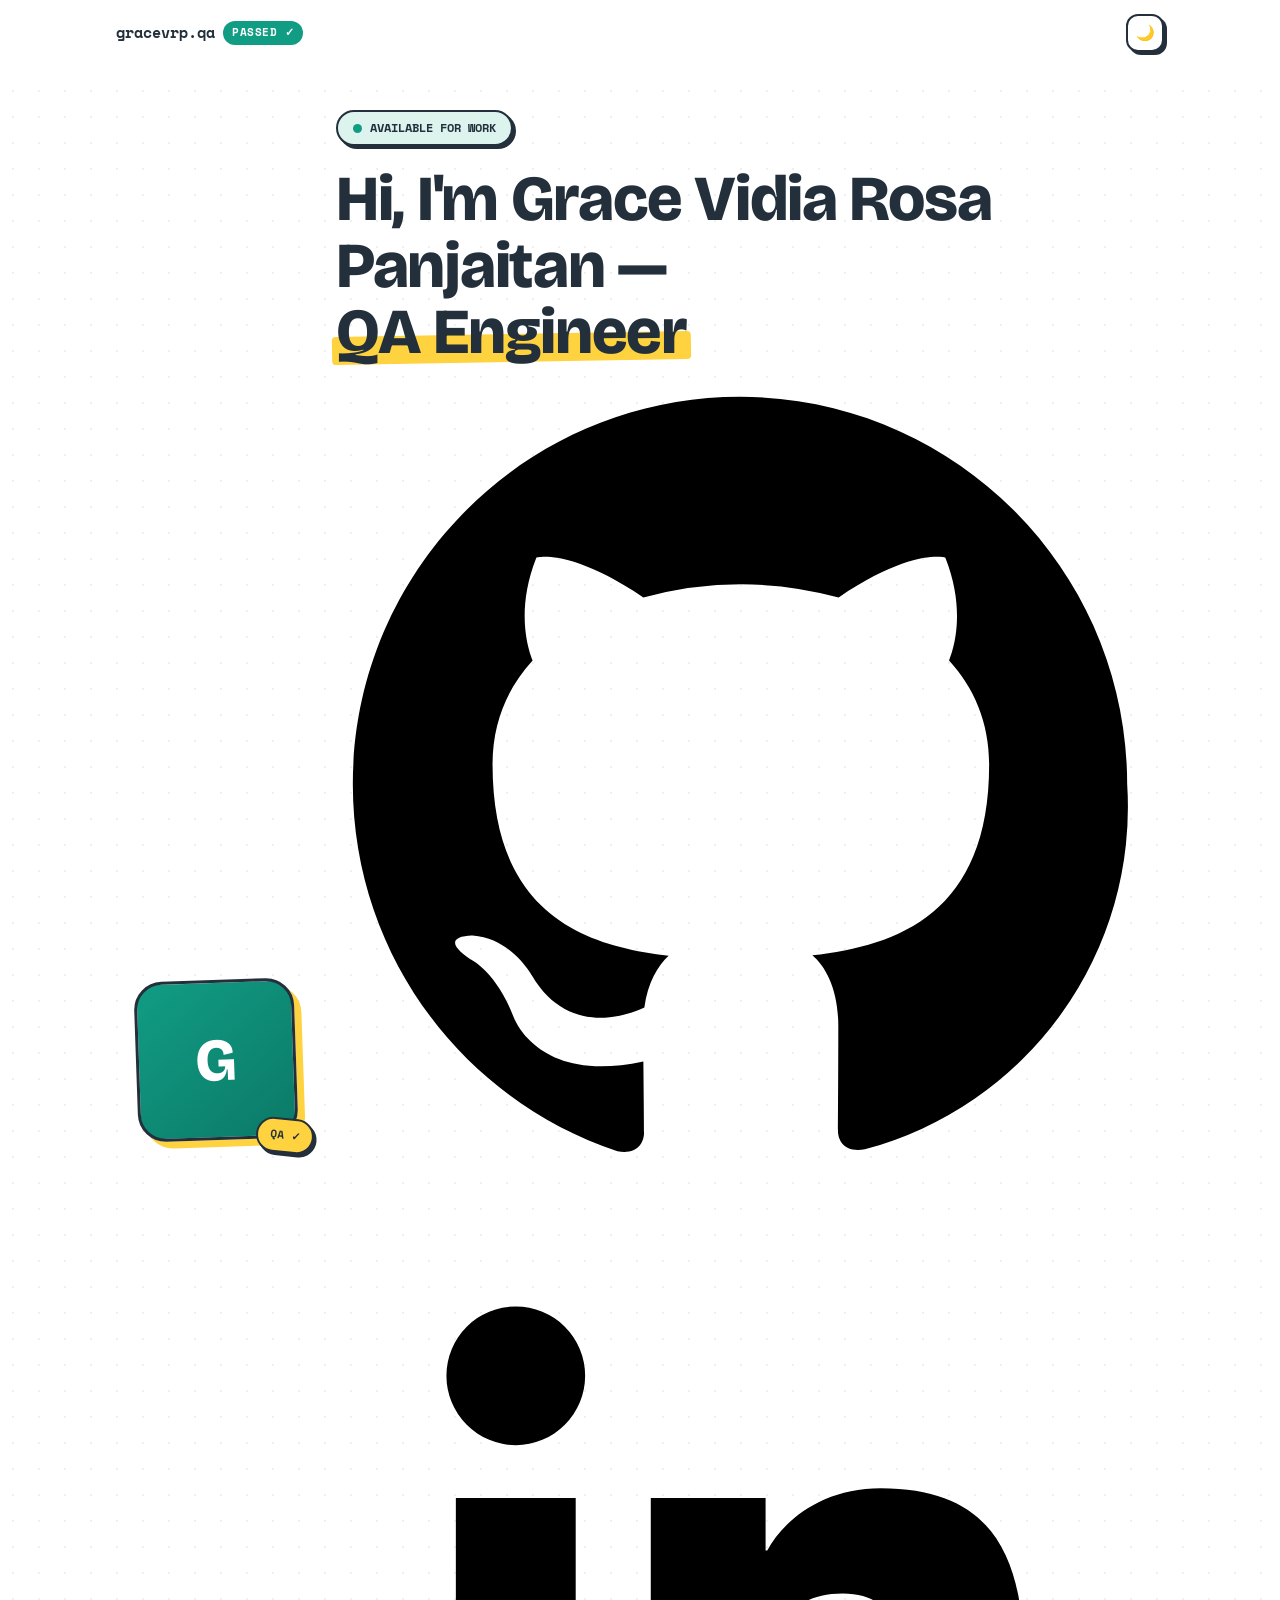
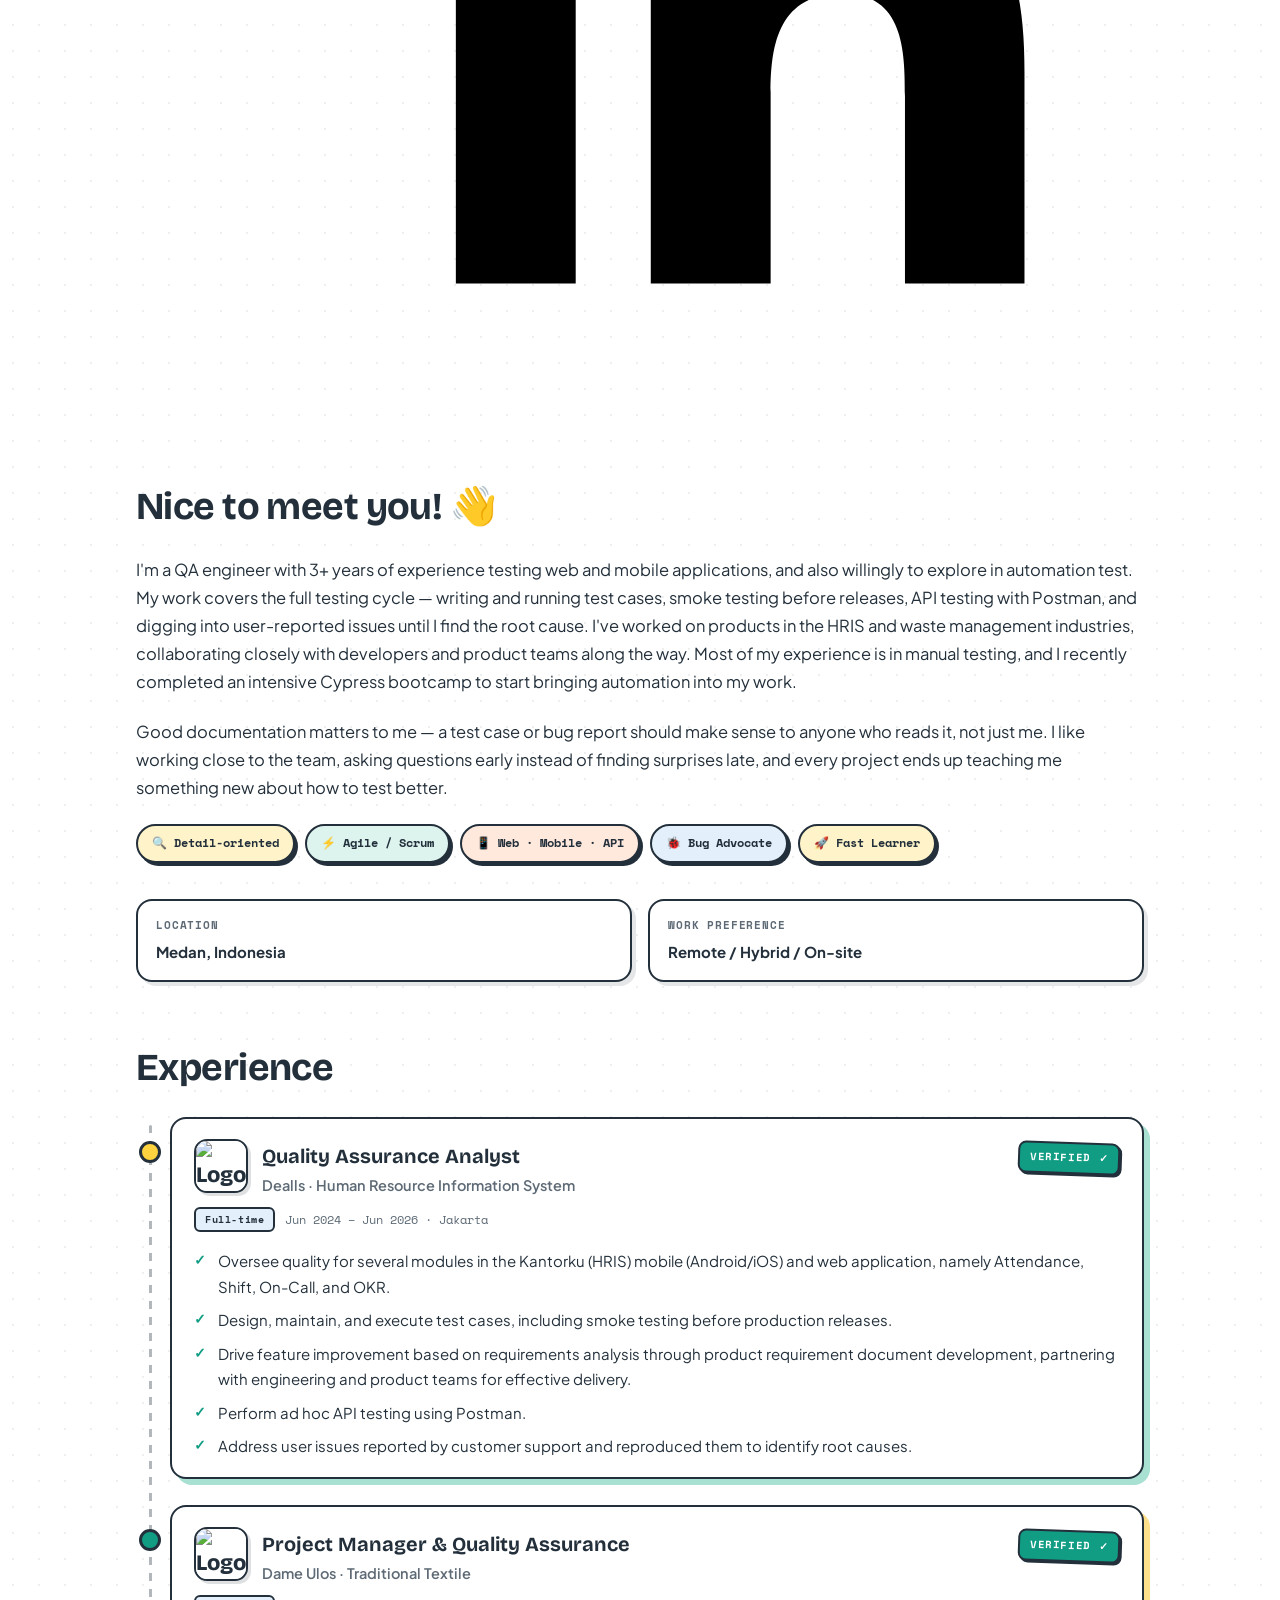
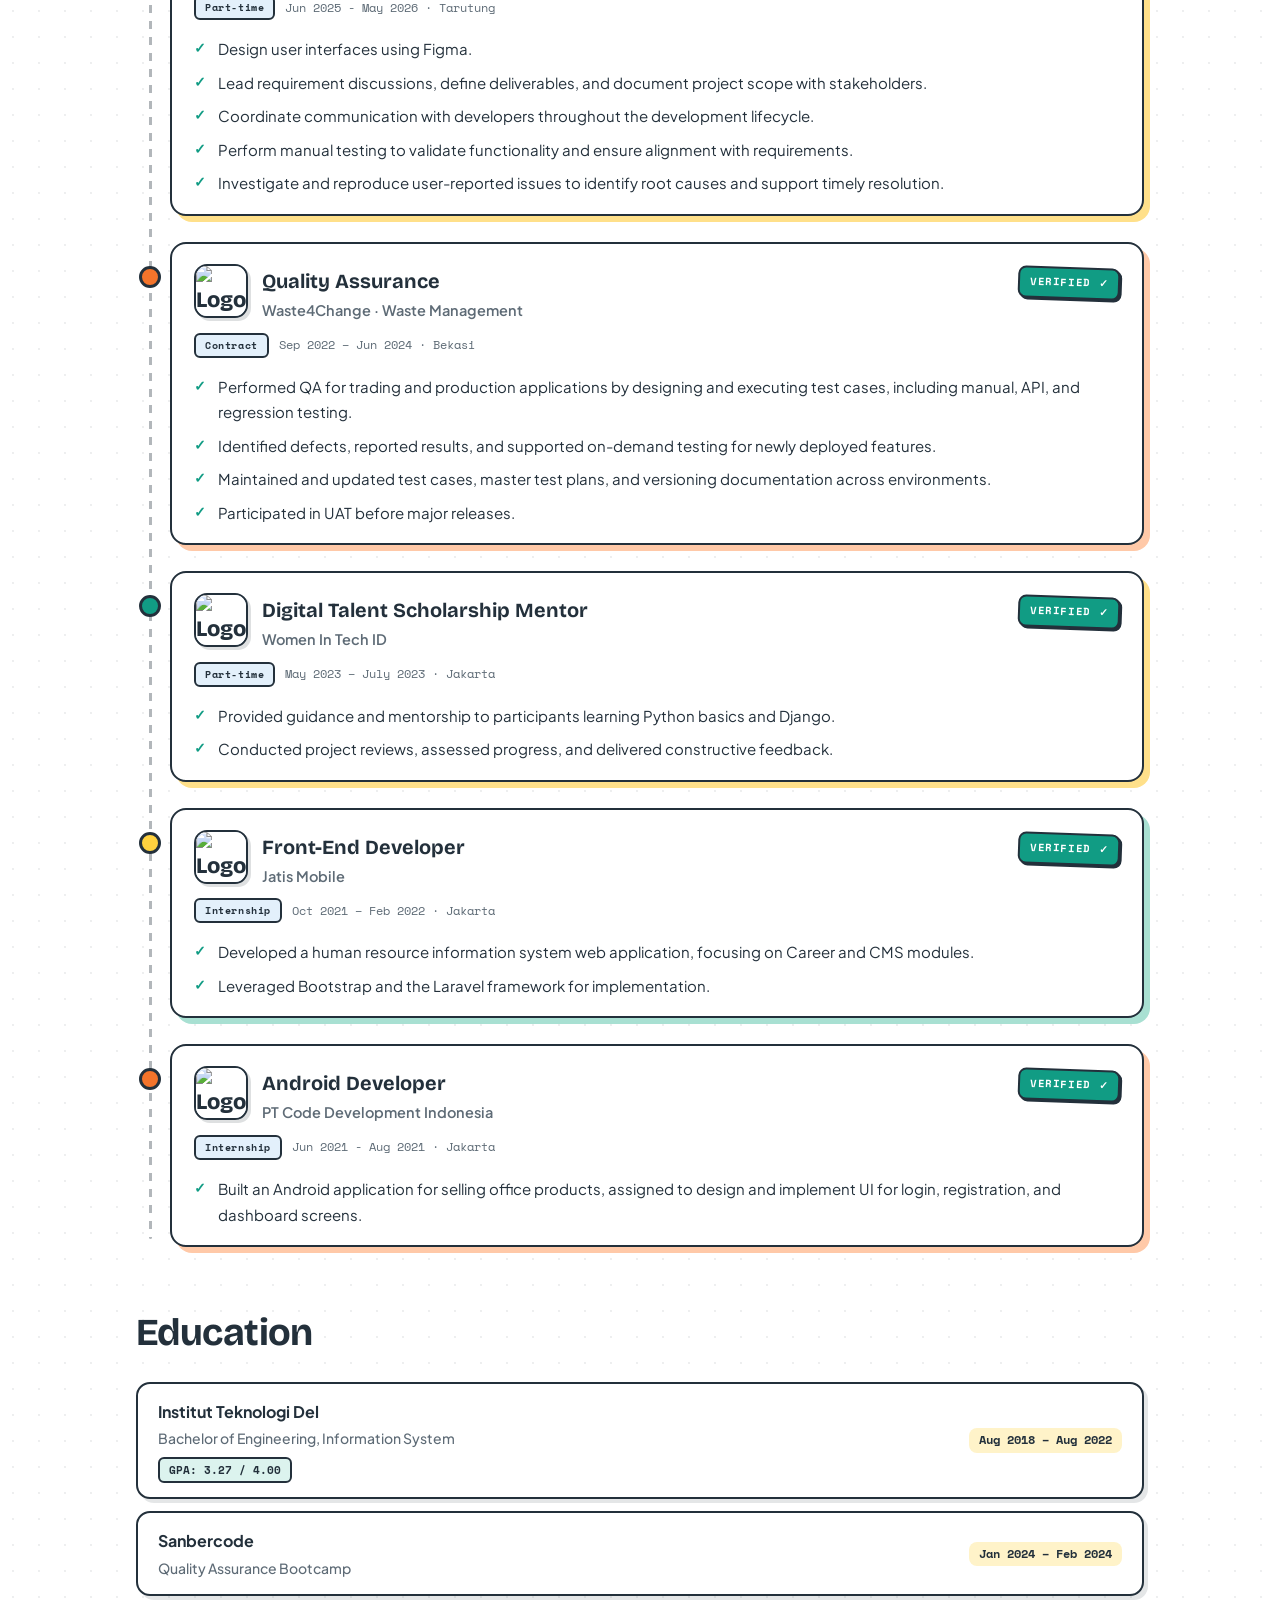
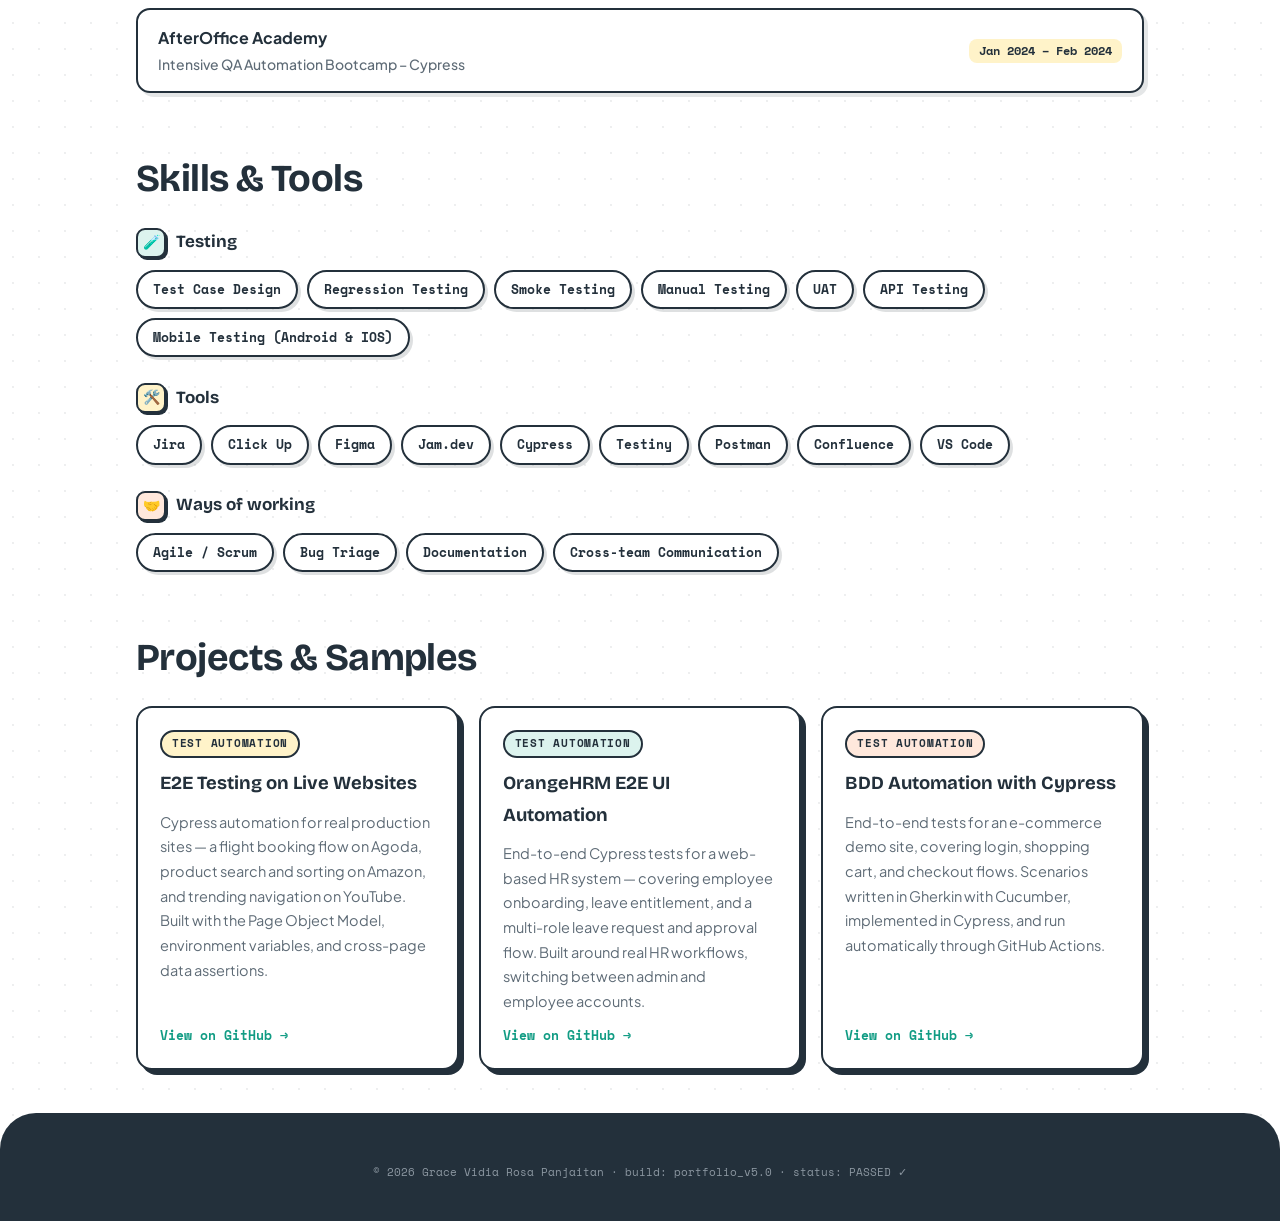
==== commit e17741ea: "Final update" ====
--- a/index.html
+++ b/index.html
@@ -48,12 +48,21 @@
       <div>
         <span class="status-pill"><span class="dot"></span>AVAILABLE FOR WORK</span>
         <h1>Hi, I'm Grace Vidia Rosa Panjaitan —<br><span class="hl">QA Engineer</span></h1>
-        <p class="lede">
-          Three years of finding what others miss — turning careful testing and sharp documentation into releases teams
-          can trust.
-        </p>
-        <div class="hero-cta">
-          <a class="btn btn-sun" href="#contact">Get in touch</a>
+        <div class="social-row">
+          <a class="icon-btn" href="https://github.com/gracepanjaitan" target="_blank" rel="noopener"
+            aria-label="GitHub">
+            <svg viewBox="0 0 24 24" xmlns="http://www.w3.org/2000/svg">
+              <path
+                d="M12 .5C5.65.5.5 5.65.5 12c0 5.08 3.29 9.39 7.86 10.91.58.11.79-.25.79-.55 0-.27-.01-1.17-.02-2.12-3.2.7-3.87-1.36-3.87-1.36-.52-1.33-1.28-1.68-1.28-1.68-1.04-.71.08-.7.08-.7 1.15.08 1.76 1.19 1.76 1.19 1.03 1.75 2.69 1.25 3.34.95.1-.74.4-1.25.72-1.54-2.55-.29-5.23-1.28-5.23-5.68 0-1.26.45-2.28 1.19-3.09-.12-.29-.52-1.46.11-3.05 0 0 .97-.31 3.18 1.18a11.1 11.1 0 0 1 5.8 0c2.2-1.49 3.17-1.18 3.17-1.18.63 1.59.23 2.76.11 3.05.74.81 1.19 1.83 1.19 3.09 0 4.41-2.69 5.38-5.25 5.67.41.35.77 1.04.77 2.1 0 1.52-.01 2.74-.01 3.11 0 .3.2.66.8.55A10.52 10.52 0 0 0 23.5 12C23.5 5.65 18.35.5 12 .5z" />
+            </svg>
+          </a>
+          <a class="icon-btn" href="https://www.linkedin.com/in/gracevidia/" target˛="_blank" rel="noopener"
+            aria-label="LinkedIn">
+            <svg viewBox="0 0 24 24" xmlns="http://www.w3.org/2000/svg">
+              <path
+                d="M20.45 20.45h-3.55v-5.57c0-1.33-.03-3.04-1.85-3.04-1.86 0-2.14 1.45-2.14 2.94v5.67H9.35V9h3.41v1.56h.05c.48-.9 1.64-1.85 3.37-1.85 3.6 0 4.27 2.37 4.27 5.46v6.28zM5.34 7.43a2.06 2.06 0 1 1 0-4.12 2.06 2.06 0 0 1 0 4.12zM7.12 20.45H3.56V9h3.56v11.45z" />
+            </svg>
+          </a>
         </div>
       </div>
     </div>
@@ -62,7 +71,7 @@
   <!-- ============ ABOUT ============ -->
   <section id="about">
     <div class="wrap reveal">
-      <h2>Nice to meet you 👋</h2>
+      <h2>Nice to meet you! 👋</h2>
       <p class="about-text">
         I'm a QA engineer with 3+ years of experience testing web and mobile applications, and also willingly to explore
         in automation test. My work covers the full testing cycle — writing and running test cases, smoke testing before
@@ -91,17 +100,8 @@
           <div class="v">Medan, Indonesia</div>
         </div>
         <div class="info-card">
-          <div class="k">LinkedIn</div>
-          <div class="v"><a href="https://www.linkedin.com/in/gracevidia/" target="_blank"
-              rel="noopener">in/gracevidia</a></div>
-        </div>
-        <div class="info-card">
-          <div class="k">Availability</div>
-          <div class="v">1-month notice</div>
-        </div>
-        <div class="info-card">
           <div class="k">Work preference</div>
-          <div class="v">On-site / Hybrid / Remote</div>
+          <div class="v">Remote / Hybrid / On-site </div>
         </div>
       </div>
     </div>
@@ -292,10 +292,10 @@
     </div>
   </section>
 
-  <!-- ============ EDUCATION & CERTIFICATIONS ============ -->
+  <!-- ============ EDUCATION ============ -->
   <section id="education">
     <div class="wrap reveal">
-      <h2>Education &amp; Certifications</h2>
+      <h2>Education</h2>
       <ul class="plain-list">
         <li>
           <div class="edu-main">
@@ -409,12 +409,12 @@
   <!-- ============ CONTACT ============ -->
   <footer id="contact">
     <div class="wrap reveal">
-      <h2>Let's connect! ☕</h2>
+      <!-- <h2>Let's connect! ☕</h2>
       <p>Open to QA opportunities — if my work looks like a fit, I'd love to hear from you.<br>Always happy to walk you
         through my experience.</p>
       <div class="contact-row">
         <a class="btn" href="https://www.linkedin.com/in/gracevidia/" target="_blank" rel="noopener">LinkedIn</a>
-      </div>
+      </div> -->
       <p class="foot-note">© 2026 Grace Vidia Rosa Panjaitan · build: portfolio_v5.0 · status: PASSED ✓</p>
     </div>
   </footer>
@@ -434,6 +434,8 @@
       entries.forEach(e => { if (e.isIntersecting) { e.target.classList.add('in'); io.unobserve(e.target); } });
     }, { threshold: 0.1 });
     document.querySelectorAll('.reveal').forEach(el => io.observe(el));
+
+    navigator.serviceWorker.register('/portofolio/sw.js');
   </script>
 </body>
 
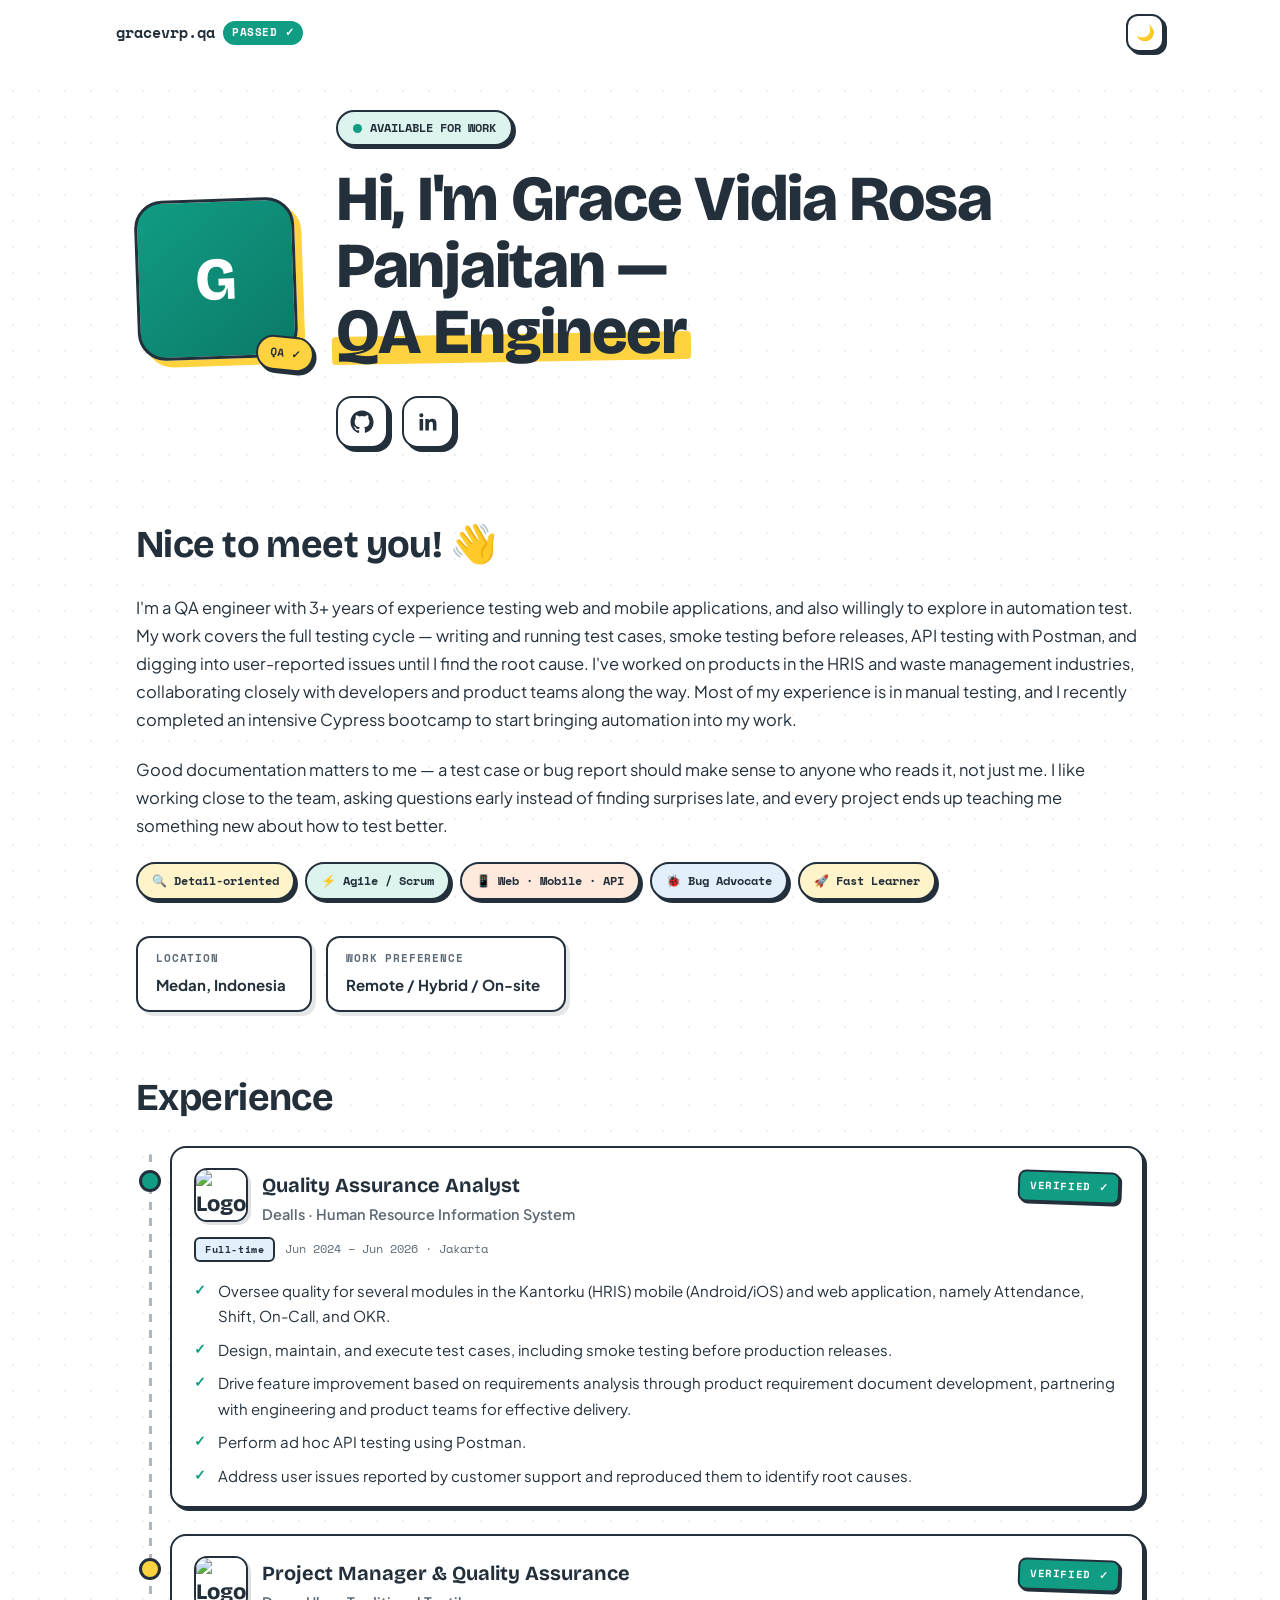
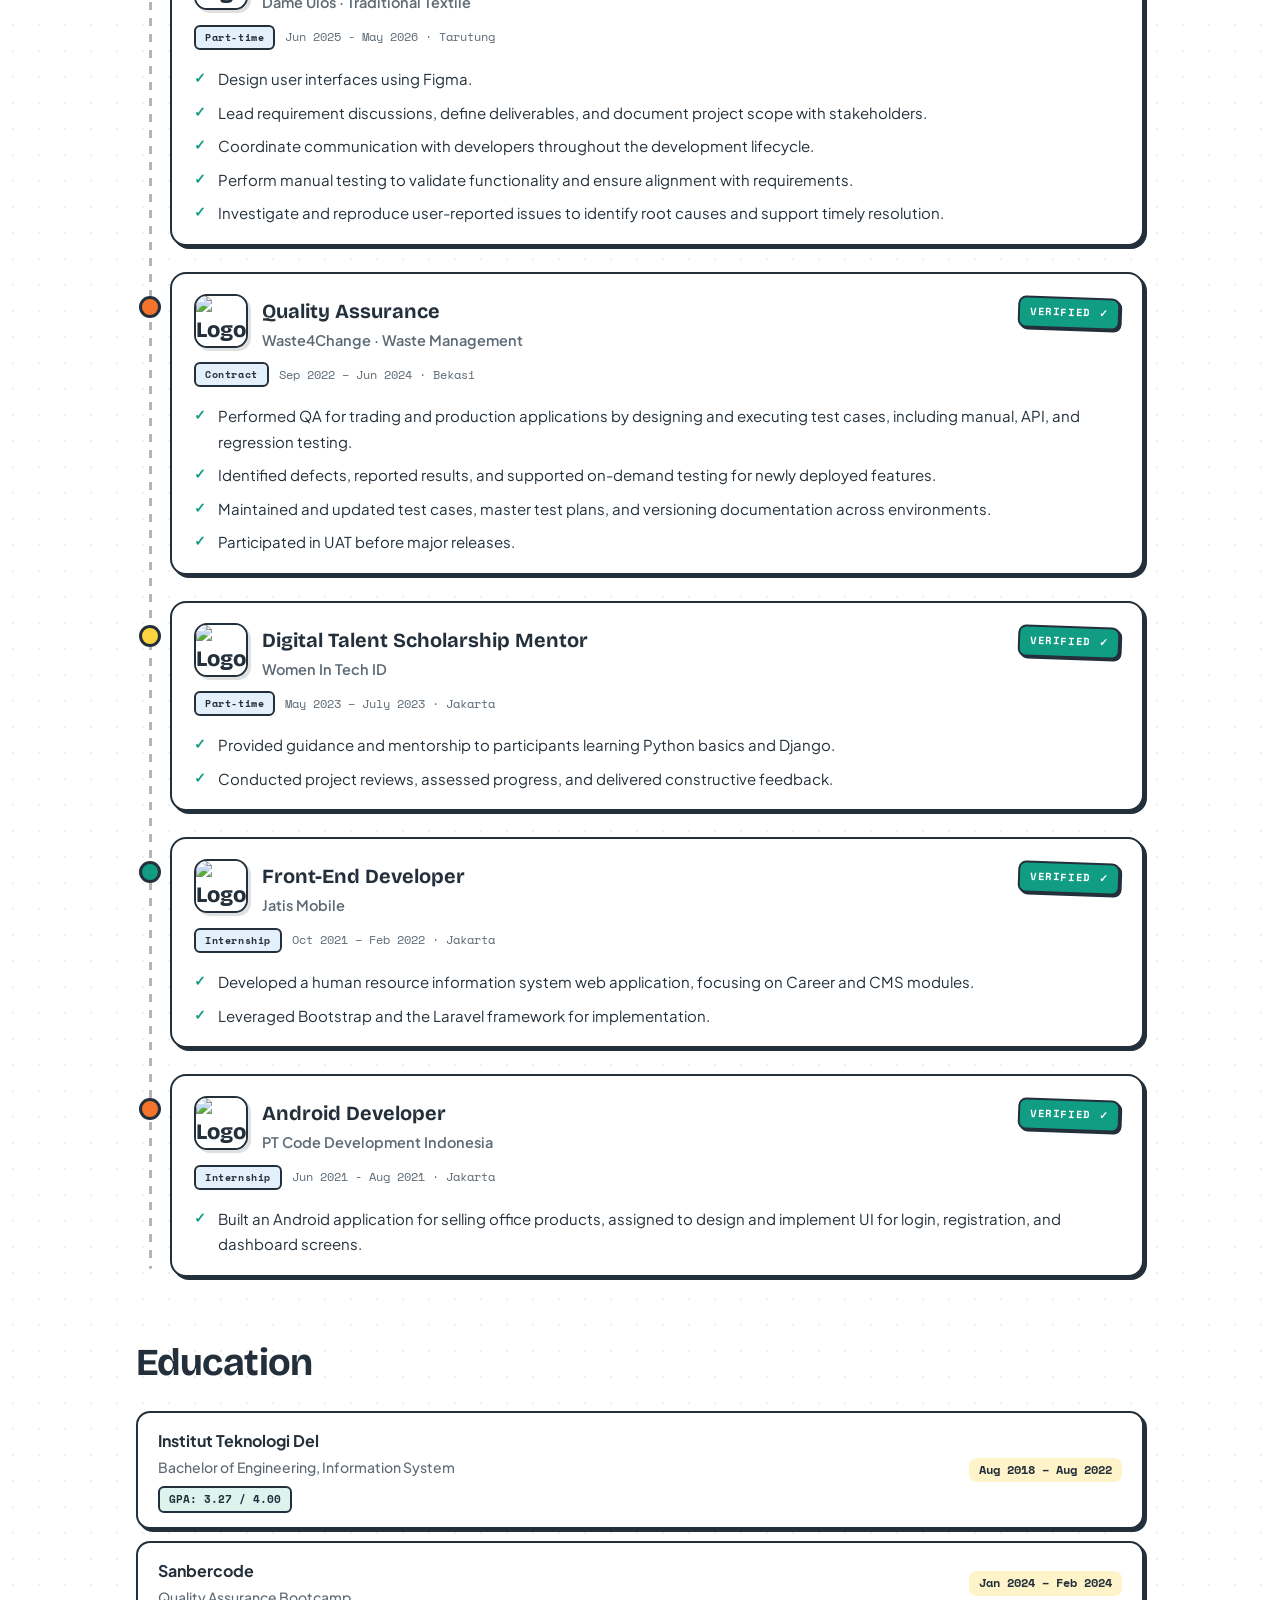
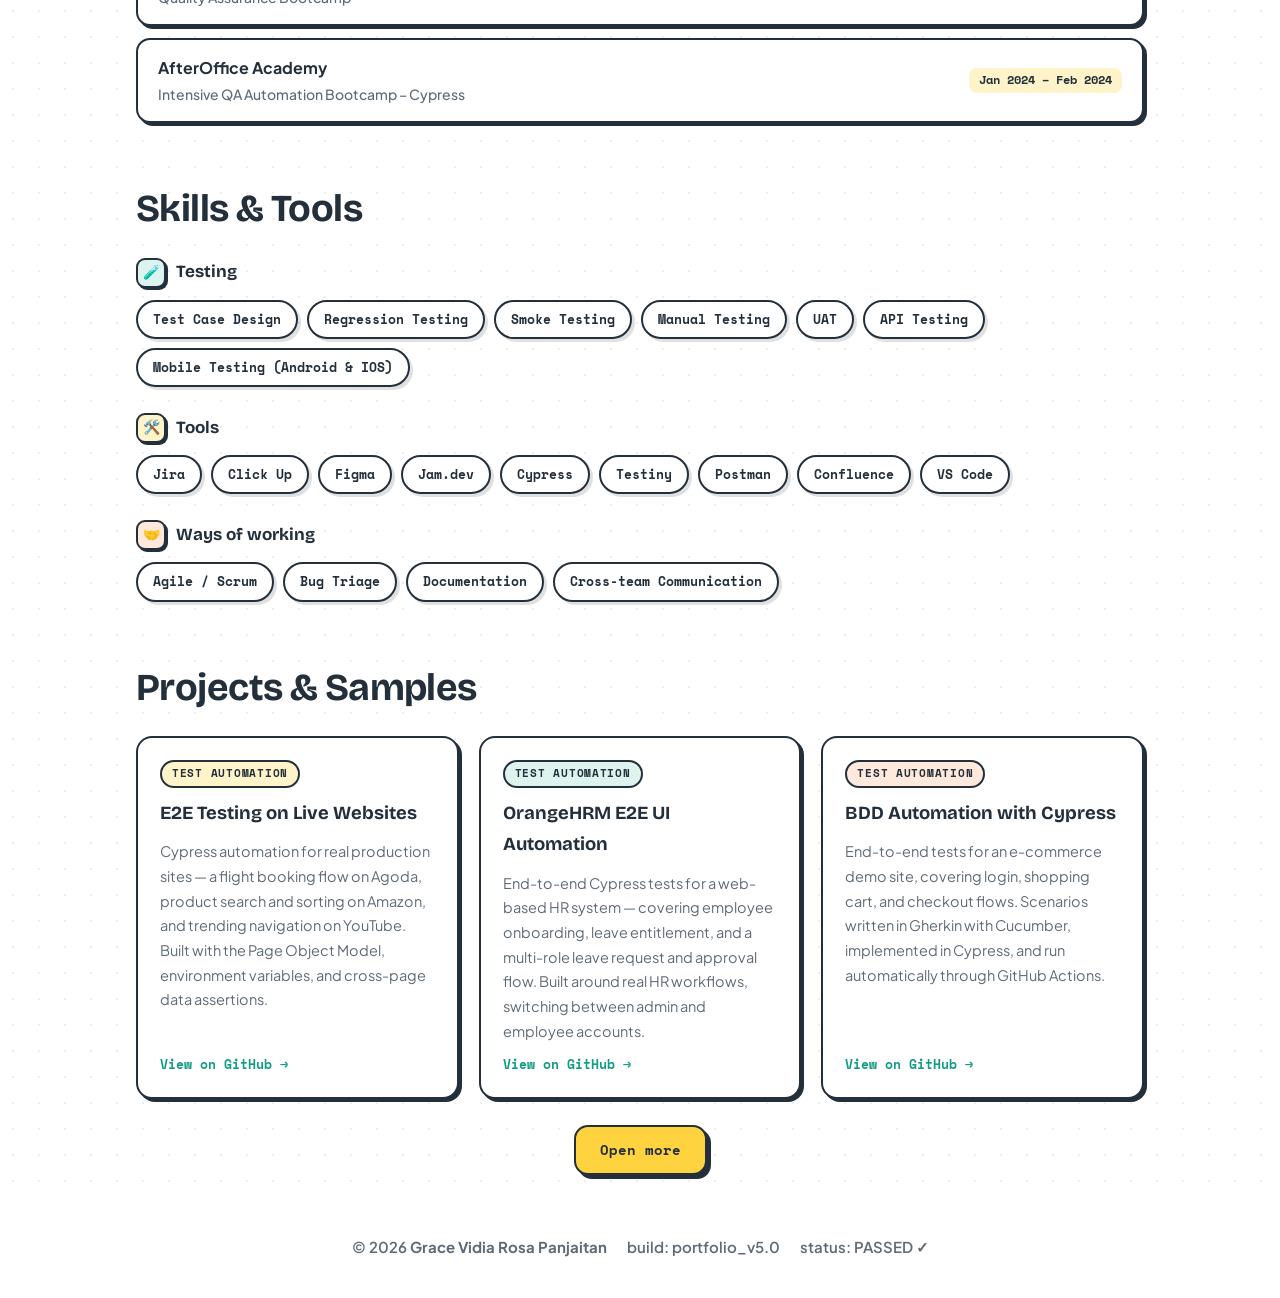
==== commit a72eff0a: "Final update" ====
--- a/index.html
+++ b/index.html
@@ -49,7 +49,7 @@
         <span class="status-pill"><span class="dot"></span>AVAILABLE FOR WORK</span>
         <h1>Hi, I'm Grace Vidia Rosa Panjaitan —<br><span class="hl">QA Engineer</span></h1>
         <div class="social-row">
-          <a class="icon-btn" href="https://github.com/gracepanjaitan" target="_blank" rel="noopener"
+          <a class="icon-btn" href="https://github.com/gracevrp?tab=repositories" target="_blank" rel="noopener"
             aria-label="GitHub">
             <svg viewBox="0 0 24 24" xmlns="http://www.w3.org/2000/svg">
               <path
@@ -402,6 +402,17 @@
           <a href="https://github.com/gracepanjaitan/BDD-Cypress-Project" target="_blank" rel="noopener">View on GitHub
             →</a>
         </article>
+        <article class="proj proj-hidden">
+          <span class="ptype">MOBILE AUTOMATION</span>
+          <h3>Flight Booking Automation — Appium</h3>
+          <p>Mobile automation tests for a flight booking app — covering one-way
+            and round-trip booking flows. Built with Appium and Robot Framework
+            using the Page Object Model.</p>
+          <a href="https://github.com/gracevrp/Sanber53-Appium-Kelompok-8" target="_blank" rel="noopener">View on GitHub →</a>
+        </article>
+      </div>
+      <div class="project-actions">
+        <button id="projectMoreBtn" class="btn btn-sun" type="button">Open more</button>
       </div>
     </div>
   </section>
@@ -415,7 +426,11 @@
       <div class="contact-row">
         <a class="btn" href="https://www.linkedin.com/in/gracevidia/" target="_blank" rel="noopener">LinkedIn</a>
       </div> -->
-      <p class="foot-note">© 2026 Grace Vidia Rosa Panjaitan · build: portfolio_v5.0 · status: PASSED ✓</p>
+      <p class="foot-note">
+        <span>© 2026 <span class="highlight">Grace Vidia Rosa Panjaitan</span></span>
+        <span>build: portfolio_v5.0</span>
+        <span>status: PASSED ✓</span>
+      </p>
     </div>
   </footer>
 
@@ -436,6 +451,18 @@
     document.querySelectorAll('.reveal').forEach(el => io.observe(el));
 
     navigator.serviceWorker.register('/portofolio/sw.js');
+
+    const projectMoreBtn = document.getElementById('projectMoreBtn');
+    projectMoreBtn?.addEventListener('click', () => {
+      const hiddenProjects = document.querySelectorAll('.proj-hidden');
+      if (hiddenProjects.length > 0) {
+        hiddenProjects.forEach(el => el.classList.remove('proj-hidden'));
+        projectMoreBtn.textContent = 'Show less';
+      } else {
+        document.querySelectorAll('#projects .proj:nth-child(n+4)').forEach(el => el.classList.add('proj-hidden'));
+        projectMoreBtn.textContent = 'Open more';
+      }
+    });
   </script>
 </body>
 
--- a/styles.css
+++ b/styles.css
@@ -13,34 +13,26 @@
   --sky-soft: #E3F0FB;
   --dot: rgba(35, 48, 59, .08);
   --topbar: rgba(255, 255, 255, .9);
-  --footer-bg: #23303B;
+  --footer-bg: #0F6354;
   --radius: 16px;
 }
 
 [data-theme="dark"] {
-  --bg: #0D1320;
-  /* hitam kebiruan pekat (ala referensi) */
-  --ink: #E6EDF3;
-  --soft: #8C98A6;
-  --card: #151F2B;
-  --tangerine: #0FD9A6;
-  /* satu aksen: hijau mint */
-  --tangerine-soft: #0C352B;
-  --teal: #0FD9A6;
-  --teal-soft: #0C352B;
-  --sun: #0FD9A6;
-  --sun-soft: #102F27;
-  --sky-soft: #16293B;
-  --dot: rgba(230, 237, 243, .04);
-  --topbar: rgba(13, 19, 32, .92);
-  --footer-bg: #080D16;
-}
-
-/* teks gelap di atas aksen mint yang terang */
-[data-theme="dark"] .btn-primary,
-[data-theme="dark"] .ticket-status,
-[data-theme="dark"] .brand .chip {
-  color: #06251C
+  --bg: #22262E;
+  /* charcoal lembut */
+  --ink: #D5DCE4;
+  --soft: #9AA5B1;
+  --card: #2B313B;
+  --tangerine: #F08B52;
+  --tangerine-soft: #54301A;
+  --teal: #3BAE97;
+  --teal-soft: #124A3D;
+  --sun: #E9C254;
+  --sun-soft: #4E4012;
+  --sky-soft: #1E3A57;
+  --dot: rgba(213, 220, 228, .04);
+  --topbar: rgba(34, 38, 46, .92);
+  --footer-bg: #1B1F26;
 }
 
 * {
@@ -161,7 +153,7 @@
 
 #themeBtn:hover {
   transform: translate(1px, 1px);
-  box-shadow: 2px 2px 0 var(--ink)
+  box-shadow: 2px 2px 0 var(--ink);
 }
 
 /* ---------- hero ---------- */
@@ -447,16 +439,17 @@
 }
 
 .info-grid {
-  display: grid;
-  grid-template-columns: repeat(auto-fit, minmax(230px, 1fr));
-  gap: 16px
+  display: flex;
+  flex-wrap: wrap;
+  gap: 14px
 }
 
 .info-card {
+  flex: 0 1 auto;
   background: var(--card);
   border: 2.5px solid var(--ink);
-  border-radius: var(--radius);
-  padding: 16px 18px;
+  border-radius: 14px;
+  padding: 12px 24px 12px 18px;
   box-shadow: 4px 4px 0 rgba(35, 48, 59, .12);
 }
 
@@ -520,12 +513,12 @@
   width: 16px;
   height: 16px;
   border-radius: 50%;
-  background: var(--sun);
+  background: var(--teal);
   border: 3px solid var(--ink);
 }
 
 .ticket:nth-child(2n)::before {
-  background: var(--teal)
+  background: var(--sun)
 }
 
 .ticket:nth-child(3n)::before {
@@ -537,16 +530,13 @@
   border: 2.5px solid var(--ink);
   border-radius: var(--radius);
   overflow: hidden;
-  box-shadow: 6px 6px 0 #A8E0D2;
+  box-shadow: 3px 3px 0 var(--ink);
   transition: transform .15s, box-shadow .15s;
 }
 
-.ticket:nth-child(2n) .ticket-card {
-  box-shadow: 6px 6px 0 #FFE08A
-}
-
-.ticket:nth-child(3n) .ticket-card {
-  box-shadow: 6px 6px 0 #FFC9A8
+.ticket-card:hover {
+  transform: translate(-2px, -2px);
+  box-shadow: 5px 5px 0 var(--ink);
 }
 
 .ticket-logo {
@@ -692,7 +682,13 @@
   justify-content: space-between;
   gap: 16px;
   flex-wrap: wrap;
-  box-shadow: 4px 4px 0 rgba(35, 48, 59, .12);
+  box-shadow: 3px 3px 0 var(--ink);
+  transition: transform .18s ease, box-shadow .18s ease;
+}
+
+.plain-list li:hover {
+  transform: translate(-2px, -2px);
+  box-shadow: 5px 5px 0 var(--ink);
 }
 
 .plain-list li:last-child {
@@ -799,7 +795,9 @@
 .skill-list li:hover {
   transform: translate(1px, 1px);
   box-shadow: 1px 1px 0 rgba(35, 48, 59, .2);
-  background: var(--sun-soft)
+  background: var(--sun);
+  color: #23303B;
+  border-color: #23303B;
 }
 
 /* projects */
@@ -817,13 +815,13 @@
   display: flex;
   flex-direction: column;
   gap: 10px;
-  box-shadow: 5px 5px 0 var(--ink);
+  box-shadow: 3px 3px 0 var(--ink);
   transition: transform .15s, box-shadow .15s;
 }
 
 .proj:hover {
   transform: translate(-2px, -2px);
-  box-shadow: 8px 8px 0 var(--ink)
+  box-shadow: 5px 5px 0 var(--ink)
 }
 
 .proj .ptype {
@@ -849,10 +847,15 @@
   background: var(--tangerine-soft)
 }
 
+.proj:nth-child(4) .ptype {
+  background: var(--sun-soft);
+}
+
 .proj h3 {
   font-family: 'Bricolage Grotesque', sans-serif;
   font-weight: 700;
-  font-size: 18.5px
+  font-size: 18.5px;
+  color: var(--ink);
 }
 
 .proj p {
@@ -873,49 +876,62 @@
   text-decoration: underline
 }
 
+.project-actions {
+  display: flex;
+  justify-content: center;
+  margin-top: 26px;
+}
+
+.proj-hidden {
+  display: none;
+}
+
 /* footer */
 footer {
-  margin-top: 16px;
-  padding: 30px 0 22px;
+  margin-top: 0;
+  padding: 24px 0 20px;
   text-align: center;
-  background: var(--footer-bg);
-  color: #FFFDF6;
-  border-radius: 36px 36px 0 0;
+  background: var(--bg);
+  color: var(--ink);
+  border-radius: 0;
 }
 
 footer .eyebrow {
   background: var(--sun);
   color: #23303B;
-  box-shadow: 2.5px 2.5px 0 #000;
-  border-color: #23303B
+  box-shadow: 2.5px 2.5px 0 var(--ink);
+  border-color: var(--ink)
 }
 
 footer h2 {
-  color: #FFFDF6
+  color: var(--ink);
+  font-size: clamp(30px, 4vw, 38px);
 }
 
 footer p {
-  color: #C7CFD6;
+  color: var(--soft);
   max-width: 820px;
   margin: 0 auto 18px;
-  font-size: 15px
+  font-size: 16px;
 }
 
 footer .btn {
-  border-color: #FFFDF6;
-  color: #FFFDF6;
-  background: transparent;
-  box-shadow: 4px 4px 0 rgba(255, 253, 246, .35)
+  border-color: var(--ink);
+  color: var(--ink);
+  background: var(--card);
+  box-shadow: 4px 4px 0 var(--ink);
 }
 
 footer .btn:hover {
-  box-shadow: 2px 2px 0 rgba(255, 253, 246, .35)
+  transform: translate(2px, 2px);
+  box-shadow: 2px 2px 0 var(--ink);
+  background: var(--sun);
 }
 
 footer .btn-sun {
   background: var(--sun);
   color: #23303B;
-  border-color: var(--sun)
+  border-color: var(--ink)
 }
 
 .contact-row {
@@ -926,10 +942,33 @@
 }
 
 .foot-note {
-  margin-top: 20px;
-  font-family: 'Space Mono', monospace;
-  font-size: 11px;
-  color: #8C97A1
+  margin-top: 8px;
+  font-family: 'Plus Jakarta Sans', sans-serif;
+  font-size: 15px;
+  font-weight: 600;
+  color: var(--soft);
+  display: flex;
+  align-items: center;
+  justify-content: center;
+  gap: 20px;
+  flex-wrap: wrap;
+}
+
+.foot-note .highlight {
+  font-weight: 700;
+}
+
+.foot-note .highlight-sun {
+  background: var(--sun);
+  color: var(--ink);
+  font-weight: 700;
+  padding: 2px 8px;
+  border-radius: 6px;
+}
+
+.foot-note .sep {
+  color: var(--soft);
+  opacity: .5;
 }
 
 @media (max-width:640px) {
@@ -946,6 +985,10 @@
     gap: 18px;
     justify-items: center;
     text-align: center
+  }
+
+  .social-row {
+    justify-content: center;
   }
 
   .avatar-wrap {
@@ -1095,18 +1138,68 @@
 [data-theme="dark"] .ticket-card,
 [data-theme="dark"] .ticket:nth-child(2n) .ticket-card,
 [data-theme="dark"] .ticket:nth-child(3n) .ticket-card {
-  box-shadow: 6px 6px 0 rgba(0, 0, 0, .35)
+  box-shadow: 3px 3px 0 rgba(0, 0, 0, .35)
 }
 
 [data-theme="dark"] .proj {
-  box-shadow: 5px 5px 0 rgba(0, 0, 0, .35)
+  box-shadow: 3px 3px 0 rgba(0, 0, 0, .35)
 }
 
 [data-theme="dark"] .proj:hover {
-  box-shadow: 8px 8px 0 rgba(0, 0, 0, .5)
+  box-shadow: 5px 5px 0 rgba(0, 0, 0, .5)
+}
+
+[data-theme="dark"] .ticket-card:hover,
+[data-theme="dark"] .ticket:nth-child(2n) .ticket-card:hover,
+[data-theme="dark"] .ticket:nth-child(3n) .ticket-card:hover {
+  box-shadow: 5px 5px 0 rgba(0, 0, 0, .5);
+}
+
+[data-theme="dark"] .plain-list li:hover {
+  box-shadow: 5px 5px 0 rgba(0, 0, 0, .5);
 }
 
 [data-theme="dark"] .info-card,
 [data-theme="dark"] .plain-list li {
-  box-shadow: 4px 4px 0 rgba(0, 0, 0, .3)
-}+  box-shadow: 3px 3px 0 rgba(0, 0, 0, .3)
+}
+/* tombol ikon sosial (pengganti Get in touch) */
+.social-row {
+  display: flex;
+  gap: 14px;
+  margin-top: 30px;
+}
+
+.icon-btn {
+  width: 52px;
+  height: 52px;
+  display: grid;
+  place-items: center;
+  border: 2.5px solid var(--ink);
+  border-radius: 16px;
+  background: var(--card);
+  color: var(--ink);
+  box-shadow: 4px 4px 0 var(--ink);
+  transition: transform .15s, box-shadow .15s, background .15s;
+}
+
+.icon-btn svg {
+  width: 24px;
+  height: 24px;
+  fill: currentColor;
+}
+
+.icon-btn:hover {
+  transform: translate(2px, 2px);
+  box-shadow: 2px 2px 0 var(--ink);
+  background: var(--sun);
+  color: #23303B;
+}
+
+.icon-btn:active {
+  transform: translate(4px, 4px);
+  box-shadow: 0 0 0 var(--ink);
+}
+
+/* chip tanggal & label project lebih cerah di dark mode */
+
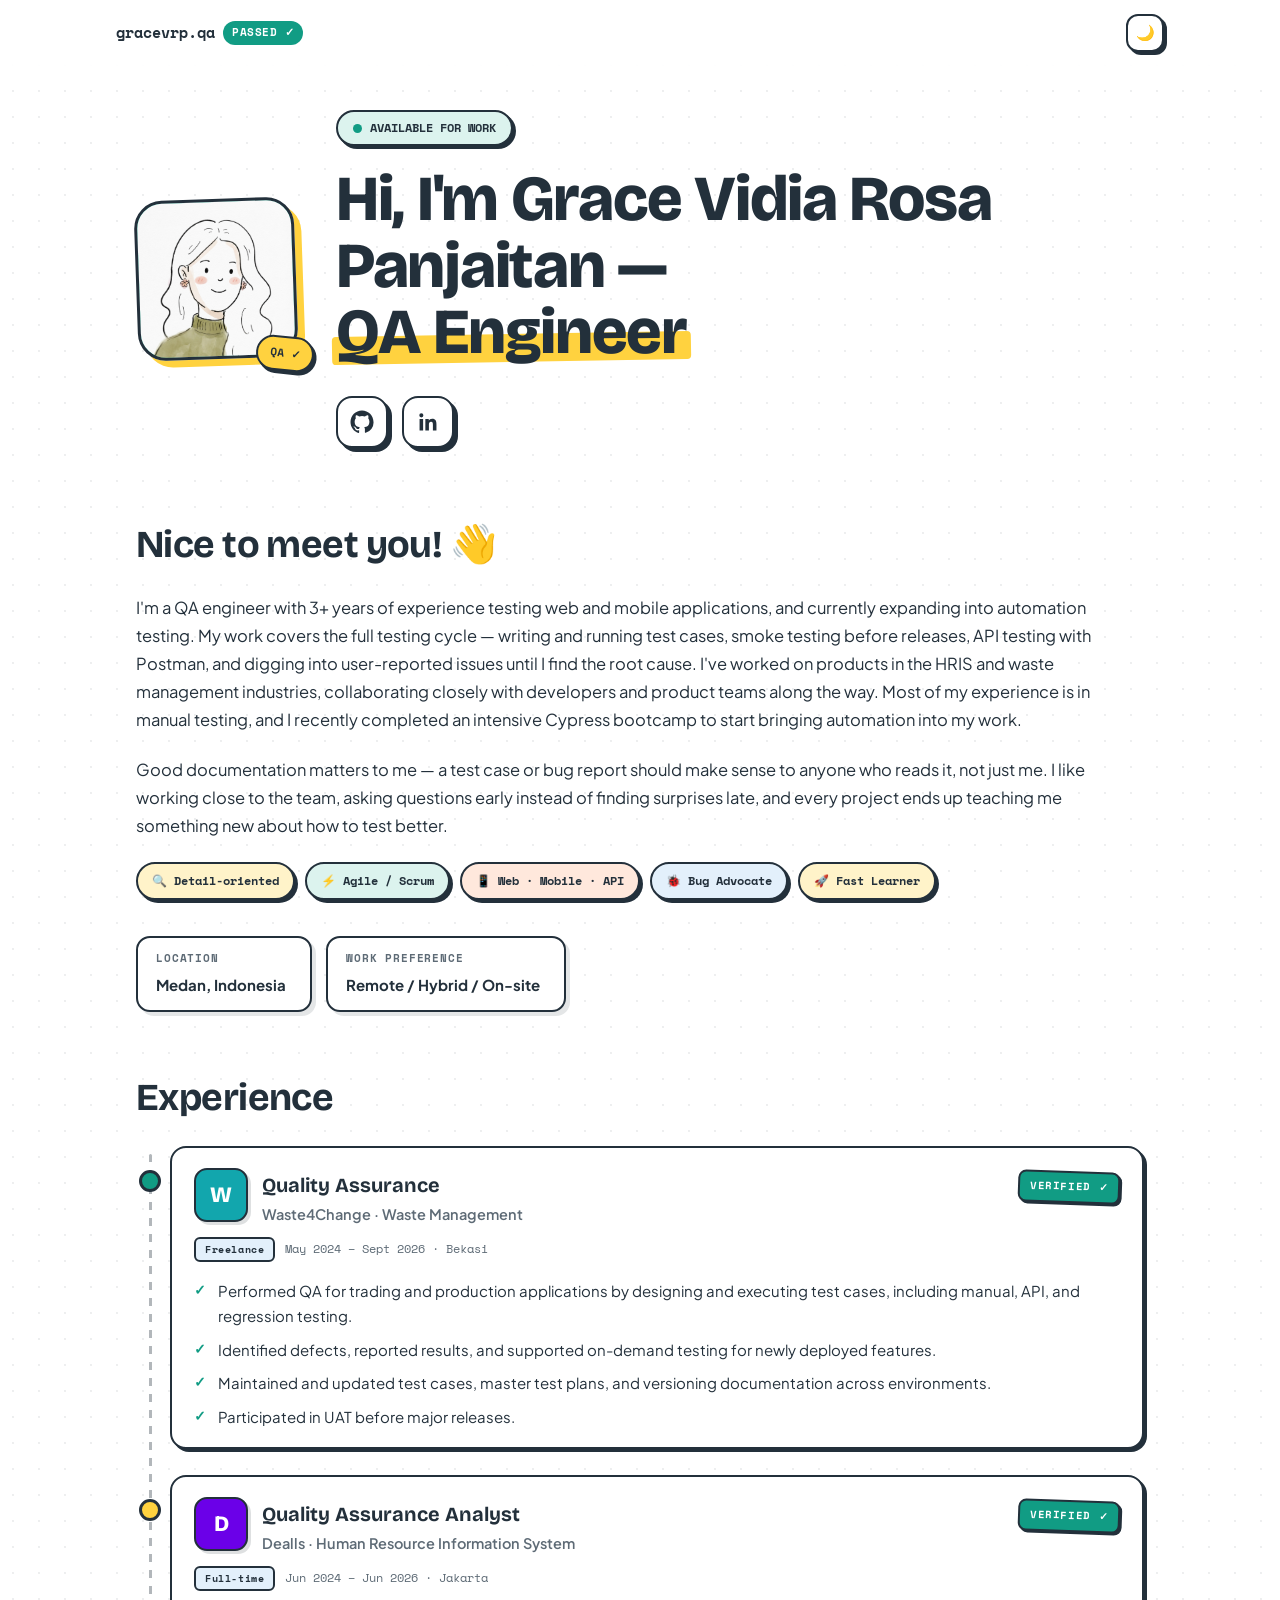
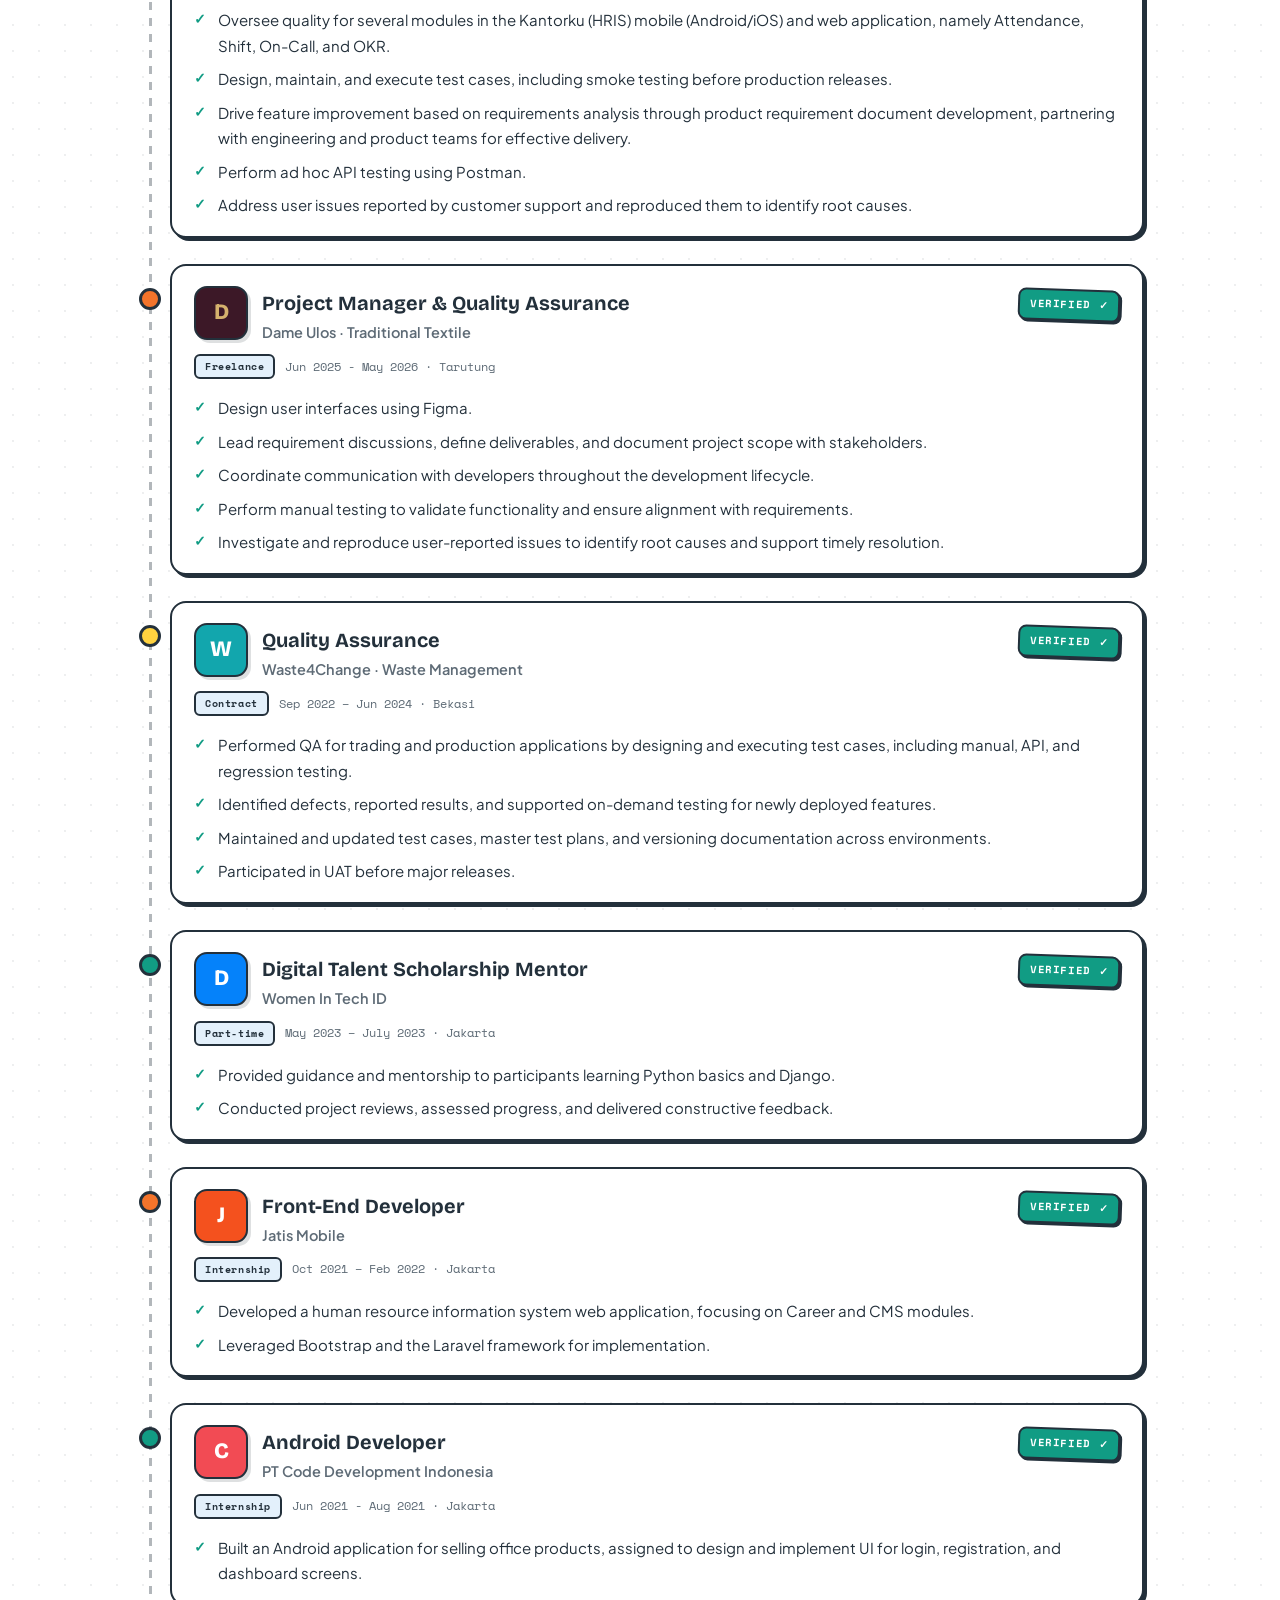
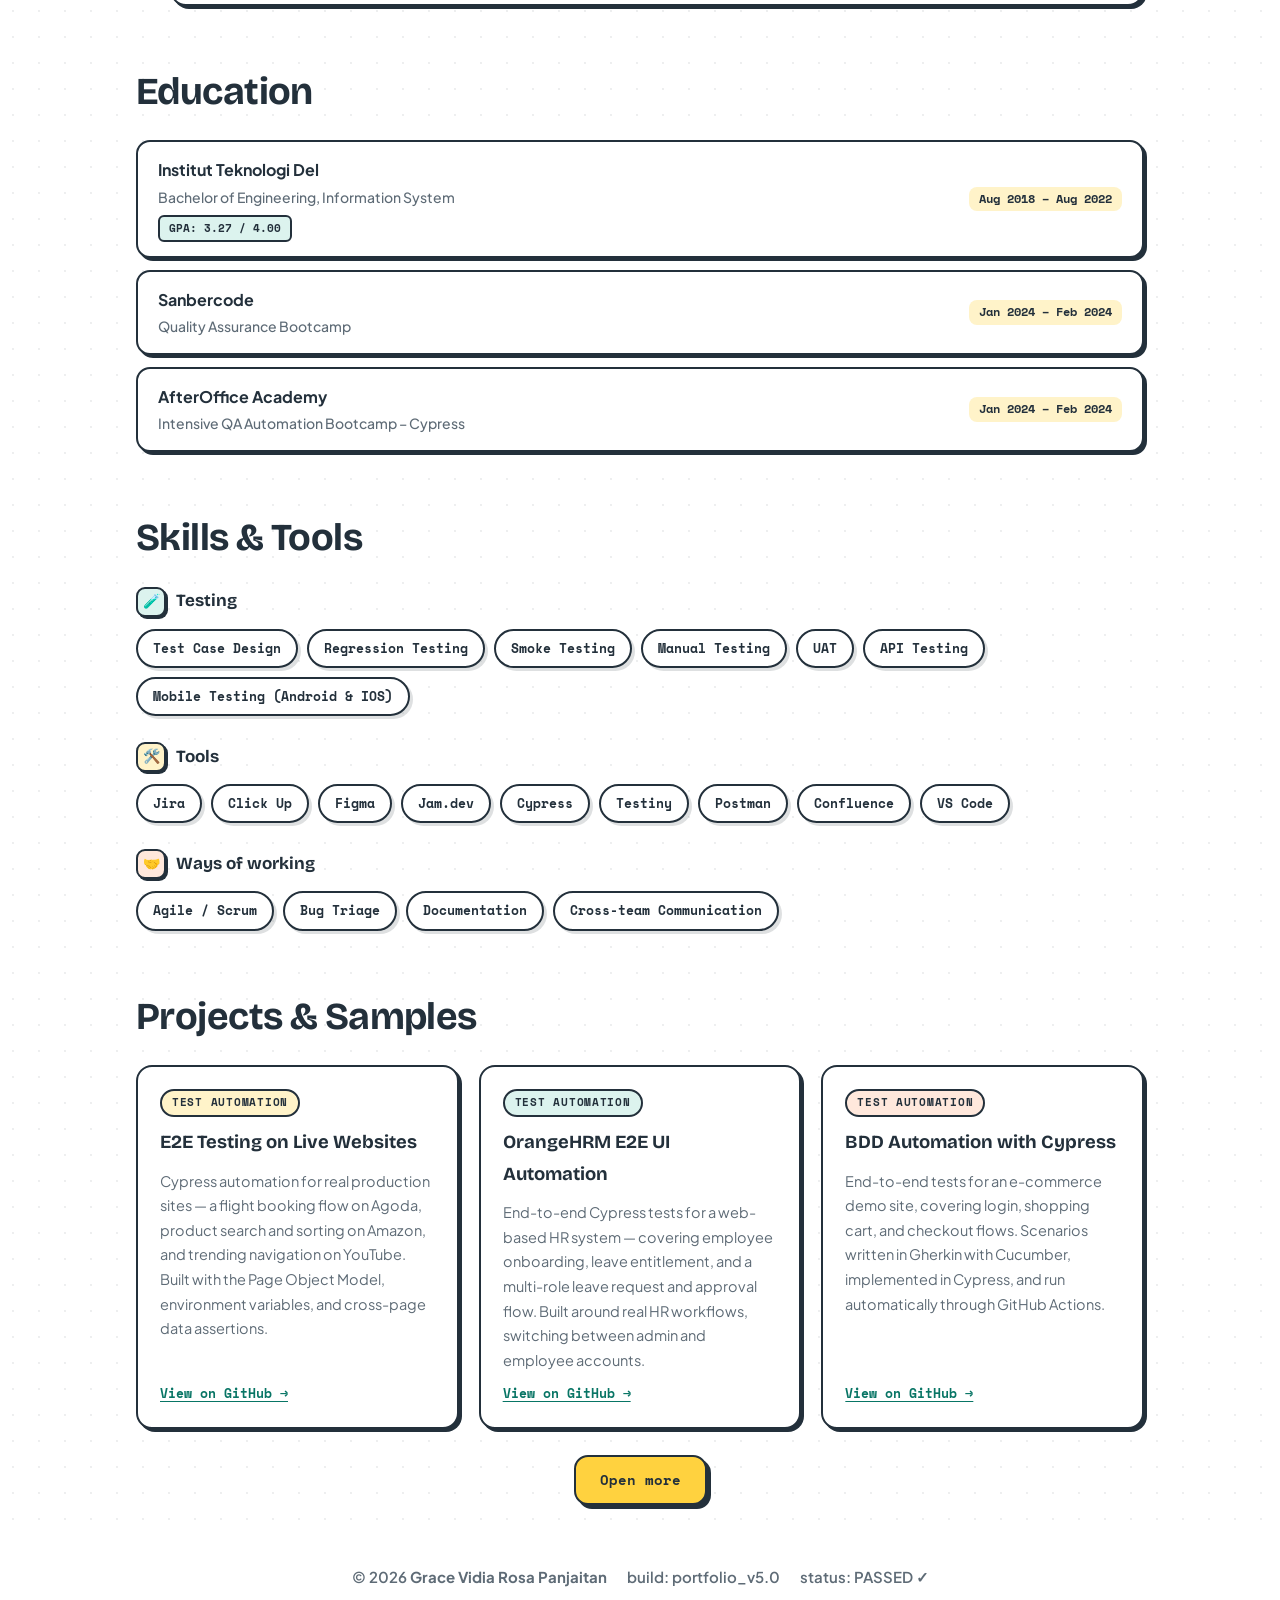
==== commit e0725a82: "add new experience, update profile, and update css" ====
--- a/index.html
+++ b/index.html
@@ -40,8 +40,8 @@
       <div class="avatar-wrap">
         <div class="avatar" aria-hidden="true">
           <!-- Replace the letter below with your initial, or use a photo:-->
-          <!--  <img src="./img/profile.jpeg" alt="G">-->
-          G
+           <img src="./img/my image.jpeg" alt="G">
+          <!-- G -->
         </div>
         <span class="sticker">QA ✓</span>
       </div>
@@ -73,8 +73,7 @@
     <div class="wrap reveal">
       <h2>Nice to meet you! 👋</h2>
       <p class="about-text">
-        I'm a QA engineer with 3+ years of experience testing web and mobile applications, and also willingly to explore
-        in automation test. My work covers the full testing cycle — writing and running test cases, smoke testing before
+        I'm a QA engineer with 3+ years of experience testing web and mobile applications, and currently expanding into automation testing. My work covers the full testing cycle — writing and running test cases, smoke testing before
         releases, API testing with Postman, and digging into user-reported issues until I find the root cause. I've
         worked on products in the HRIS and waste management industries, collaborating closely with developers and
         product teams along the way. Most of my experience is in manual testing, and I recently completed an intensive
@@ -112,13 +111,47 @@
     <div class="wrap reveal">
       <h2>Experience</h2>
 
+        <!-- ============ Waste4Change - Freelance ============ -->
+         <div class="timeline">
+        <article class="ticket">
+          <div class="ticket-card">
+            <div class="ticket-head">
+              <div class="ticket-logo ticket-logo--w4c" aria-hidden="true">
+                <span class="ticket-logo-fallback">W</span>
+                <img src="./img/company-logo/W4C-logo.jpg" alt="">
+              </div>
+              <div class="ticket-title">
+                <h3>Quality Assurance </h3>
+                <div class="org">Waste4Change · Waste Management</div>
+              </div>
+              <span class="ticket-status">VERIFIED ✓</span>
+            </div>
+            <div class="ticket-period"><span class="emp-type">Freelance</span> May 2024 – Sept 2026 · Bekasi</div>
+            <div class="ticket-body">
+              <ul>
+                <li>Performed QA for trading and production applications by designing and executing test cases,
+                  including
+                  manual, API, and regression testing.</li>
+                <li>Identified defects, reported results, and supported on-demand testing for newly deployed features.
+                </li>
+                <li>Maintained and updated test cases, master test plans, and versioning documentation across
+                  environments.</li>
+                <li>Participated in UAT before major releases.</li>
+              </ul>
+            </div>
+            <!-- <div class="ticket-tools">
+              <span>Trello</span><span>Google Sheets</span><span>Postman</span>
+            </div> -->
+          </div>
+        </article>
+
       <!-- ============ Dealls ============ -->
-      <div class="timeline">
-        <article class="ticket">
-          <div class="ticket-card">
-            <div class="ticket-head">
-              <div class="ticket-logo" aria-hidden="true">
-                <img src="./img/company-logo/dealls-logo.jpeg" alt="Logo">
+        <article class="ticket">
+          <div class="ticket-card">
+            <div class="ticket-head">
+              <div class="ticket-logo ticket-logo--dealls" aria-hidden="true">
+                <span class="ticket-logo-fallback">D</span>
+                <img src="./img/company-logo/dealls-logo.jpeg" alt="">
               </div>
               <div class="ticket-title">
                 <h3>Quality Assurance Analyst</h3>
@@ -149,8 +182,9 @@
         <article class="ticket">
           <div class="ticket-card">
             <div class="ticket-head">
-              <div class="ticket-logo" aria-hidden="true">
-                <img src="./img/company-logo/dame-ulos-logo.png" alt="Logo">
+              <div class="ticket-logo ticket-logo--dame-ulos" aria-hidden="true">
+                <span class="ticket-logo-fallback">D</span>
+                <img src="./img/company-logo/dame-ulos-logo.png" alt="">
               </div>
               <div class="ticket-title">
                 <h3>Project Manager & Quality Assurance </h3>
@@ -158,7 +192,7 @@
               </div>
               <span class="ticket-status">VERIFIED ✓</span>
             </div>
-            <div class="ticket-period"><span class="emp-type">Part-time</span> Jun 2025 - May 2026 · Tarutung</div>
+            <div class="ticket-period"><span class="emp-type">Freelance</span> Jun 2025 - May 2026 · Tarutung</div>
             <div class="ticket-body">
               <ul>
                 <li>Design user interfaces using Figma.</li>
@@ -180,8 +214,9 @@
         <article class="ticket">
           <div class="ticket-card">
             <div class="ticket-head">
-              <div class="ticket-logo" aria-hidden="true">
-                <img src="./img/company-logo/W4C-logo.jpg" alt="Logo">
+              <div class="ticket-logo ticket-logo--w4c" aria-hidden="true">
+                <span class="ticket-logo-fallback">W</span>
+                <img src="./img/company-logo/W4C-logo.jpg" alt="">
               </div>
               <div class="ticket-title">
                 <h3>Quality Assurance </h3>
@@ -212,8 +247,9 @@
         <article class="ticket">
           <div class="ticket-card">
             <div class="ticket-head">
-              <div class="ticket-logo" aria-hidden="true">
-                <img src="./img/company-logo/digitalent-logo.png" alt="Logo">
+              <div class="ticket-logo ticket-logo--digitalent" aria-hidden="true">
+                <span class="ticket-logo-fallback">D</span>
+                <img src="./img/company-logo/digitalent-logo.png" alt="">
               </div>
               <div class="ticket-title">
                 <h3>Digital Talent Scholarship Mentor</h3>
@@ -238,8 +274,9 @@
         <article class="ticket">
           <div class="ticket-card">
             <div class="ticket-head">
-              <div class="ticket-logo" aria-hidden="true">
-                <img src="./img/company-logo/jatis-mobile-logo.png" alt="Logo">
+              <div class="ticket-logo ticket-logo--jatis" aria-hidden="true">
+                <span class="ticket-logo-fallback">J</span>
+                <img src="./img/company-logo/jatis-mobile-logo.png" alt="">
               </div>
               <div class="ticket-title">
                 <h3>Front-End Developer</h3>
@@ -265,8 +302,9 @@
         <article class="ticket">
           <div class="ticket-card">
             <div class="ticket-head">
-              <div class="ticket-logo" aria-hidden="true">
-                <img src="./img/company-logo/code.id-logo.jpeg" alt="Logo">
+              <div class="ticket-logo ticket-logo--code-id" aria-hidden="true">
+                <span class="ticket-logo-fallback">C</span>
+                <img src="./img/company-logo/code.id-logo.jpeg" alt="">
               </div>
               <div class="ticket-title">
                 <h3>Android Developer</h3>
@@ -402,16 +440,16 @@
           <a href="https://github.com/gracepanjaitan/BDD-Cypress-Project" target="_blank" rel="noopener">View on GitHub
             →</a>
         </article>
-        <article class="proj proj-hidden">
-          <span class="ptype">MOBILE AUTOMATION</span>
-          <h3>Flight Booking Automation — Appium</h3>
+        <article class="proj proj-hidden" style="display:none;">
+          <span class="ptype" style="background: var(--sun-soft); color: var(--ink); border-color: var(--ink);">MOBILE AUTOMATION</span>
+          <h3 style="color: var(--ink);">Flight Booking Automation — Appium</h3>
           <p>Mobile automation tests for a flight booking app — covering one-way
             and round-trip booking flows. Built with Appium and Robot Framework
             using the Page Object Model.</p>
           <a href="https://github.com/gracevrp/Sanber53-Appium-Kelompok-8" target="_blank" rel="noopener">View on GitHub →</a>
         </article>
       </div>
-      <div class="project-actions">
+      <div class="project-actions" style="display: flex; justify-content: center; margin-top: 26px;">
         <button id="projectMoreBtn" class="btn btn-sun" type="button">Open more</button>
       </div>
     </div>
@@ -444,6 +482,15 @@
       btn.textContent = next === 'dark' ? '☀️' : '🌙';
     });
 
+    document.querySelectorAll('.ticket-logo img').forEach(image => {
+      const showFallback = () => {
+        image.hidden = true;
+        image.closest('.ticket-logo').classList.add('has-fallback');
+      };
+      image.addEventListener('error', showFallback, { once: true });
+      if (image.complete && image.naturalWidth === 0) showFallback();
+    });
+
     // scroll reveal
     const io = new IntersectionObserver(entries => {
       entries.forEach(e => { if (e.isIntersecting) { e.target.classList.add('in'); io.unobserve(e.target); } });
@@ -453,13 +500,26 @@
     navigator.serviceWorker.register('/portofolio/sw.js');
 
     const projectMoreBtn = document.getElementById('projectMoreBtn');
+    const ensureHiddenProjects = () => {
+      document.querySelectorAll('.proj-hidden').forEach(el => el.style.display = 'none');
+    };
+
+    document.addEventListener('DOMContentLoaded', ensureHiddenProjects);
+    ensureHiddenProjects();
+
     projectMoreBtn?.addEventListener('click', () => {
       const hiddenProjects = document.querySelectorAll('.proj-hidden');
       if (hiddenProjects.length > 0) {
-        hiddenProjects.forEach(el => el.classList.remove('proj-hidden'));
+        hiddenProjects.forEach(el => {
+          el.classList.remove('proj-hidden');
+          el.style.display = '';
+        });
         projectMoreBtn.textContent = 'Show less';
       } else {
-        document.querySelectorAll('#projects .proj:nth-child(n+4)').forEach(el => el.classList.add('proj-hidden'));
+        document.querySelectorAll('#projects .proj:nth-child(n+4)').forEach(el => {
+          el.classList.add('proj-hidden');
+          el.style.display = 'none';
+        });
         projectMoreBtn.textContent = 'Open more';
       }
     });
--- a/styles.css
+++ b/styles.css
@@ -8,6 +8,8 @@
   --tangerine-soft: #FFE8DC;
   --teal: #119C84;
   --teal-soft: #DCF3EE;
+  --action-link: #087565;
+  --action-link-hover: #075C50;
   --sun: #FFD23F;
   --sun-soft: #FFF3C9;
   --sky-soft: #E3F0FB;
@@ -27,6 +29,8 @@
   --tangerine-soft: #54301A;
   --teal: #3BAE97;
   --teal-soft: #124A3D;
+  --action-link: #63D4BD;
+  --action-link-hover: #9AEBD9;
   --sun: #E9C254;
   --sun-soft: #4E4012;
   --sky-soft: #1E3A57;
@@ -330,6 +334,12 @@
   box-shadow: 0 0 0 var(--ink)
 }
 
+a:focus-visible,
+button:focus-visible {
+  outline: 3px solid var(--tangerine);
+  outline-offset: 4px;
+}
+
 .btn-primary {
   background: var(--tangerine);
   color: #fff
@@ -540,12 +550,14 @@
 }
 
 .ticket-logo {
+  position: relative;
   width: 54px;
   height: 54px;
   flex-shrink: 0;
   border: 2.5px solid var(--ink);
   border-radius: 13px;
-  background: var(--sky-soft);
+  background: var(--logo-bg, var(--sky-soft));
+  color: var(--logo-fg, var(--ink));
   overflow: hidden;
   display: grid;
   place-items: center;
@@ -555,11 +567,55 @@
   box-shadow: 3px 3px 0 rgba(35, 48, 59, .15);
 }
 
+.ticket-logo-fallback {
+  position: absolute;
+  inset: 0;
+  display: grid;
+  place-items: center;
+  color: var(--logo-fg, var(--ink));
+}
+
+.ticket-logo--dealls {
+  --logo-bg: #6b00e8;
+  --logo-fg: #fff;
+}
+
+.ticket-logo--dame-ulos {
+  --logo-bg: #3c1827;
+  --logo-fg: #d5b16d;
+}
+
+.ticket-logo--w4c {
+  --logo-bg: #12a6ad;
+  --logo-fg: #fff;
+}
+
+.ticket-logo--digitalent {
+  --logo-bg: #0582fa;
+  --logo-fg: #fff;
+}
+
+.ticket-logo--jatis {
+  --logo-bg: #f4511e;
+  --logo-fg: #fff;
+}
+
+.ticket-logo--code-id {
+  --logo-bg: #f24b54;
+  --logo-fg: #fff;
+}
+
 .ticket-logo img {
+  position: relative;
+  z-index: 1;
   width: 100%;
   height: 100%;
   object-fit: contain;
   background: #fff
+}
+
+.ticket-logo.has-fallback img {
+  display: none;
 }
 
 .ticket-head {
@@ -868,12 +924,14 @@
   font-family: 'Space Mono', monospace;
   font-size: 13px;
   font-weight: 700;
-  color: var(--teal);
-  text-decoration: none;
+  color: var(--action-link);
+  text-decoration: underline;
+  text-underline-offset: 3px;
+  transition: color .15s;
 }
 
 .proj a:hover {
-  text-decoration: underline
+  color: var(--action-link-hover);
 }
 
 .project-actions {
@@ -1190,8 +1248,8 @@
 }
 
 .icon-btn:hover {
-  transform: translate(2px, 2px);
-  box-shadow: 2px 2px 0 var(--ink);
+  transform: translate(-2px, -2px);
+  box-shadow: 6px 6px 0 var(--ink);
   background: var(--sun);
   color: #23303B;
 }
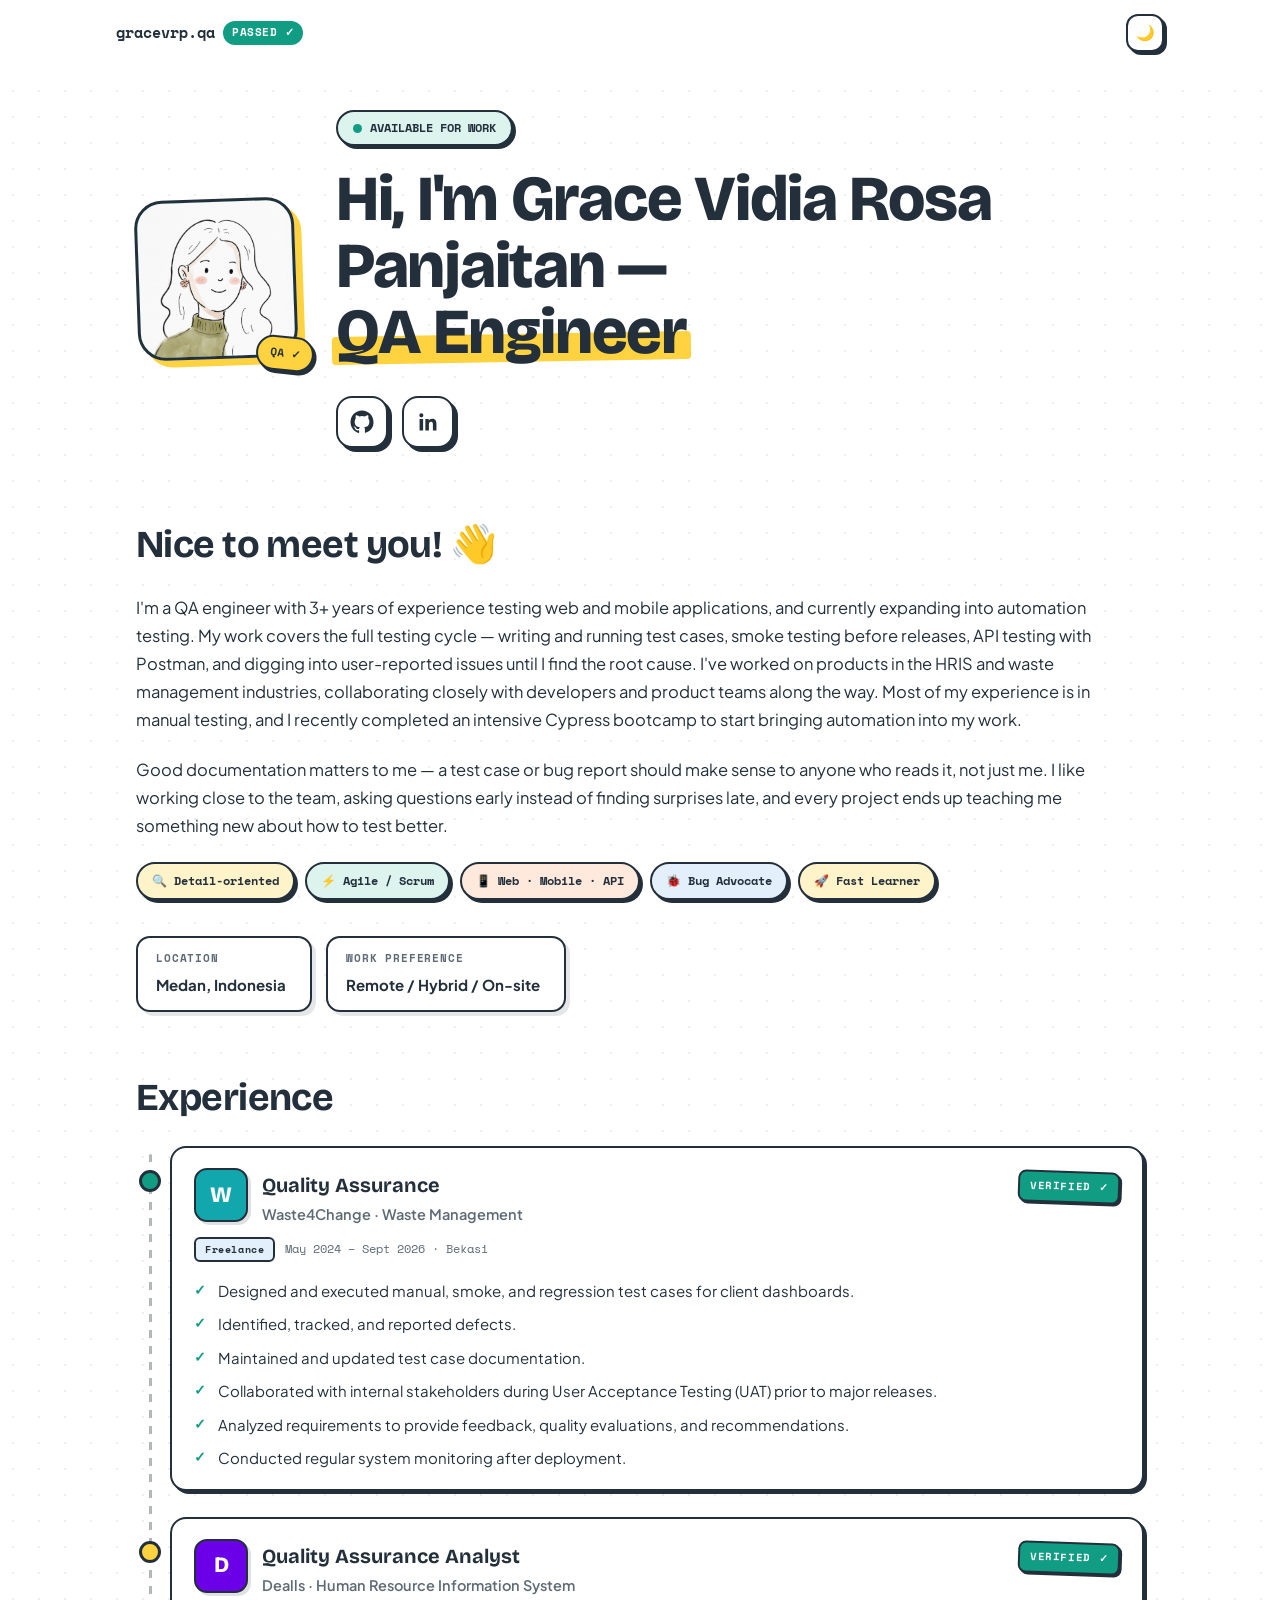
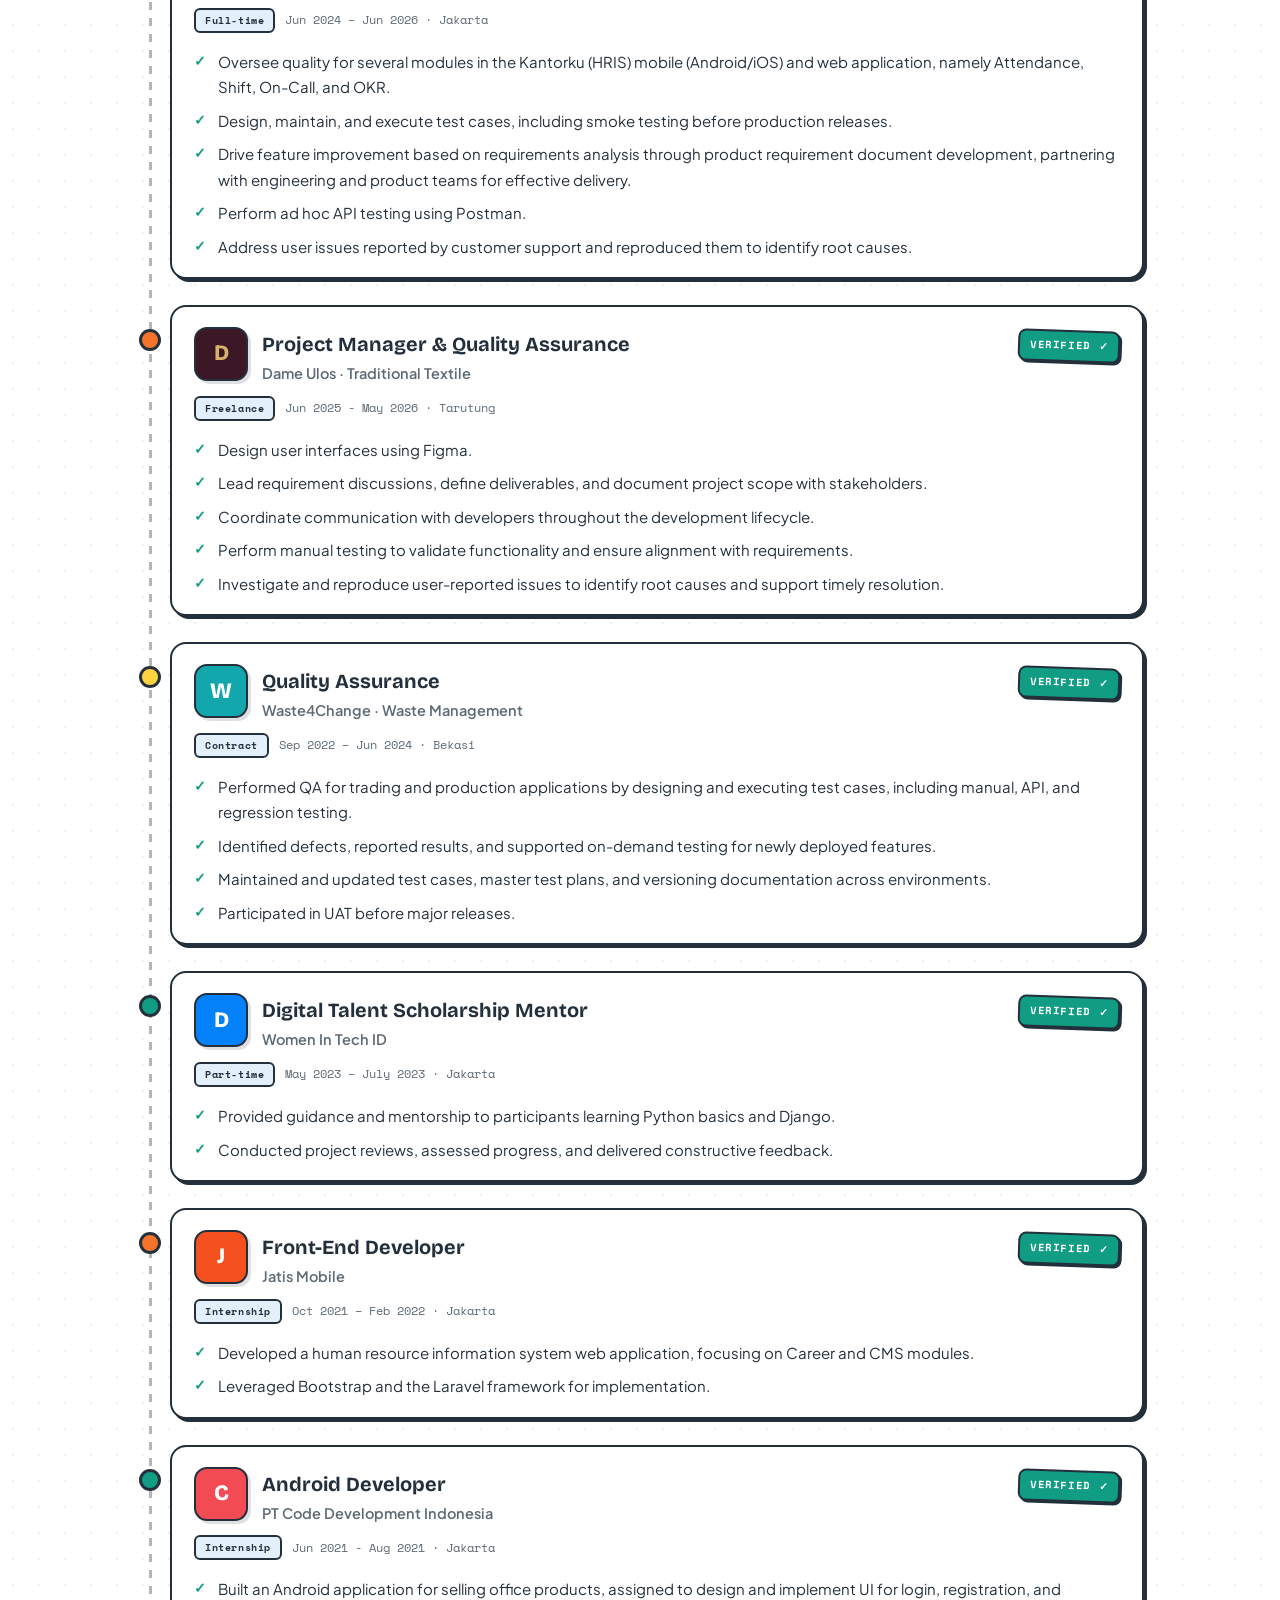
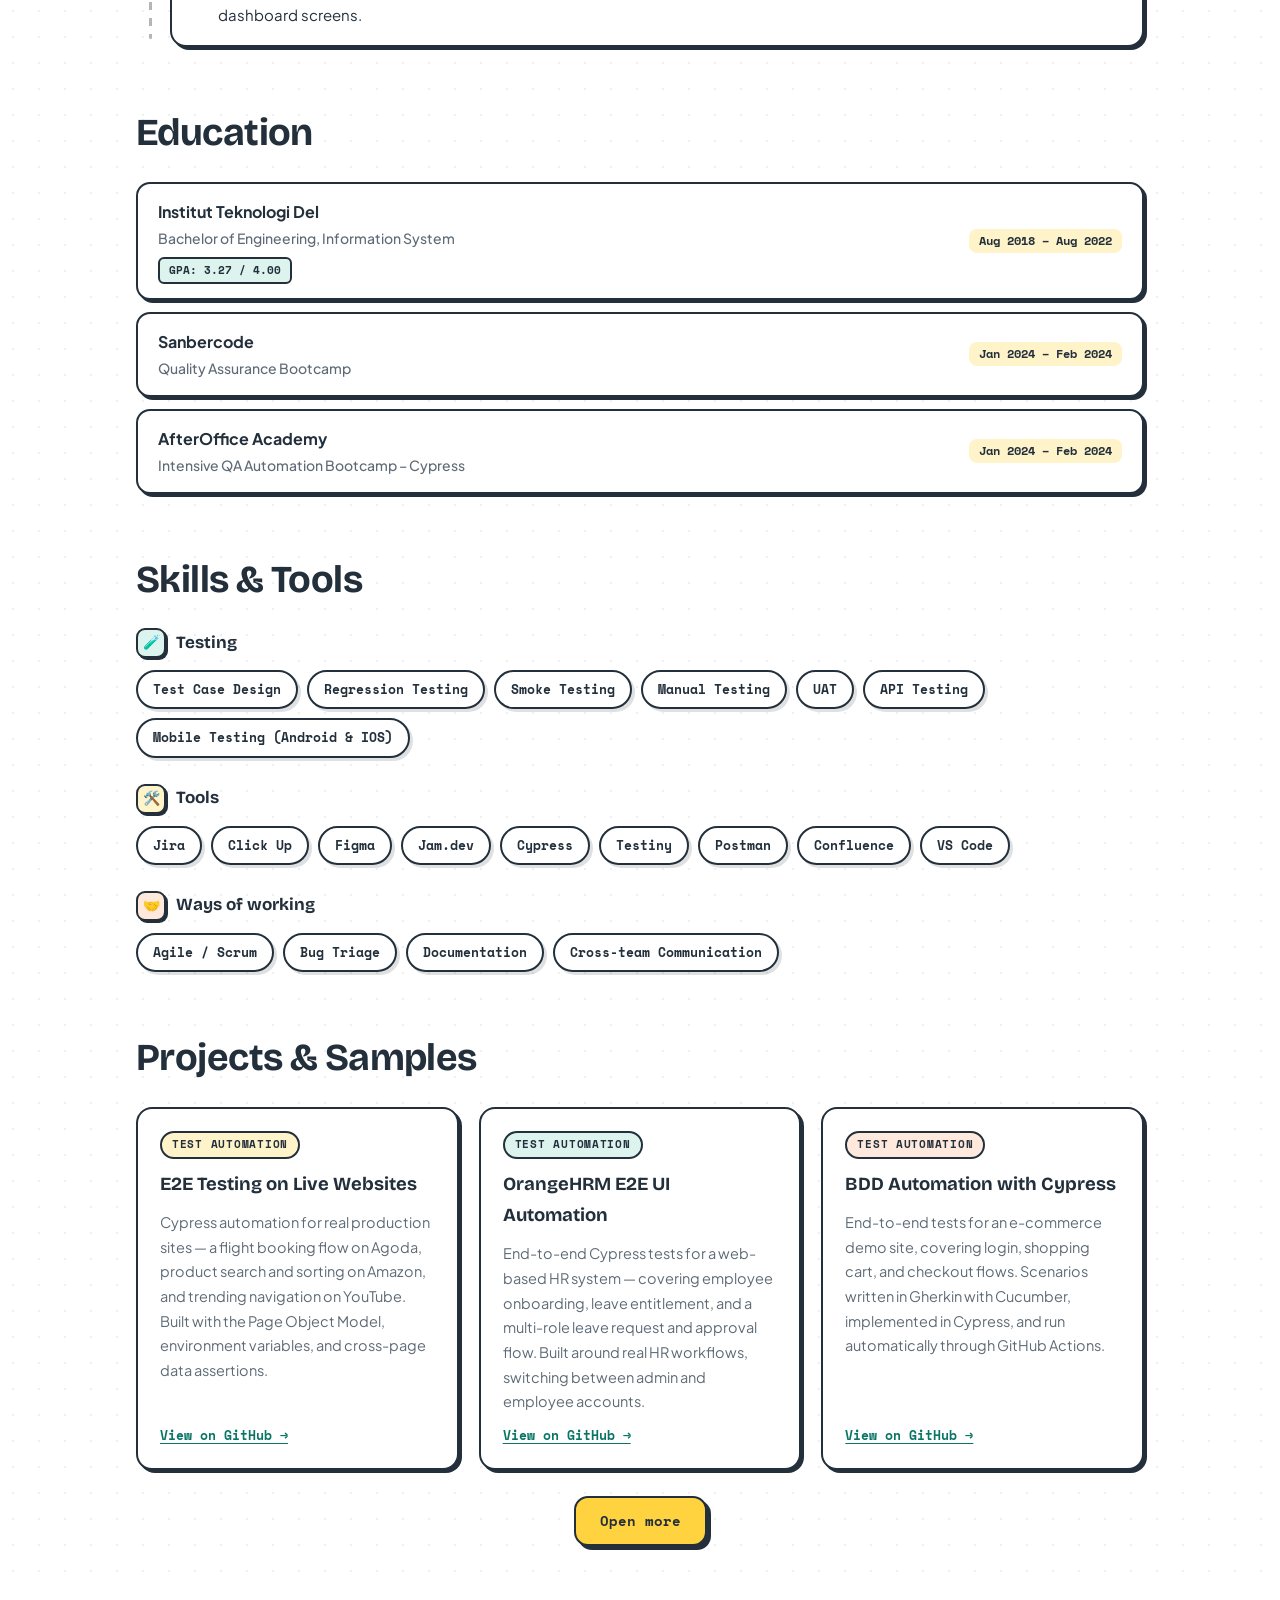
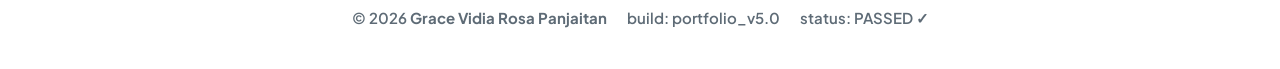
==== commit 8d073b82: "update the description experience" ====
--- a/index.html
+++ b/index.html
@@ -129,14 +129,12 @@
             <div class="ticket-period"><span class="emp-type">Freelance</span> May 2024 – Sept 2026 · Bekasi</div>
             <div class="ticket-body">
               <ul>
-                <li>Performed QA for trading and production applications by designing and executing test cases,
-                  including
-                  manual, API, and regression testing.</li>
-                <li>Identified defects, reported results, and supported on-demand testing for newly deployed features.
-                </li>
-                <li>Maintained and updated test cases, master test plans, and versioning documentation across
-                  environments.</li>
-                <li>Participated in UAT before major releases.</li>
+                <li>Designed and executed manual, smoke, and regression test cases for client dashboards.</li>
+                <li>Identified, tracked, and reported defects. </li>
+                <li>Maintained and updated test case documentation.</li>
+                <li>Collaborated with internal stakeholders during User Acceptance Testing (UAT) prior to major releases.</li>
+                <li>Analyzed requirements to provide feedback, quality evaluations, and recommendations.</li>
+                <li>Conducted regular system monitoring after deployment.</li>
               </ul>
             </div>
             <!-- <div class="ticket-tools">
--- a/styles.css
+++ b/styles.css
@@ -570,7 +570,7 @@
 .ticket-logo-fallback {
   position: absolute;
   inset: 0;
-  display: grid;
+  display: none;
   place-items: center;
   color: var(--logo-fg, var(--ink));
 }
@@ -616,6 +616,10 @@
 
 .ticket-logo.has-fallback img {
   display: none;
+}
+
+.ticket-logo.has-fallback .ticket-logo-fallback {
+  display: grid;
 }
 
 .ticket-head {
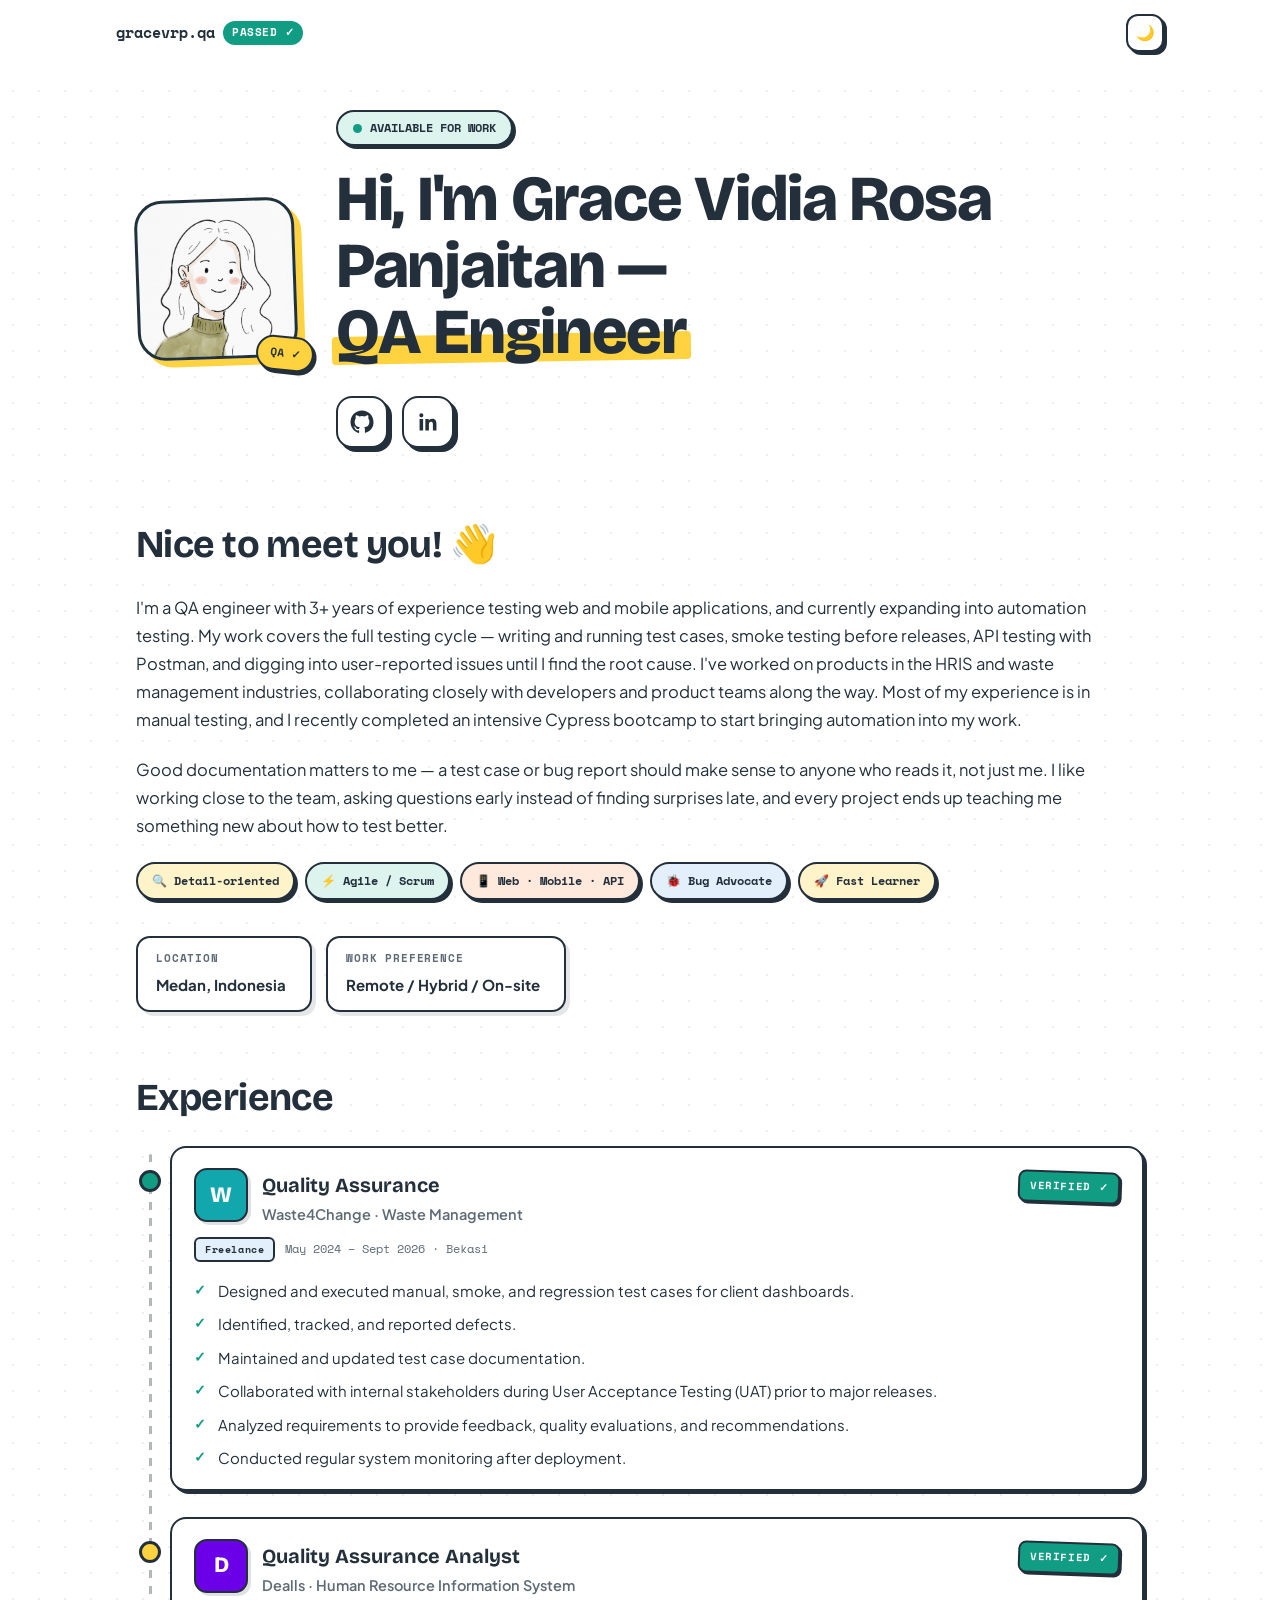
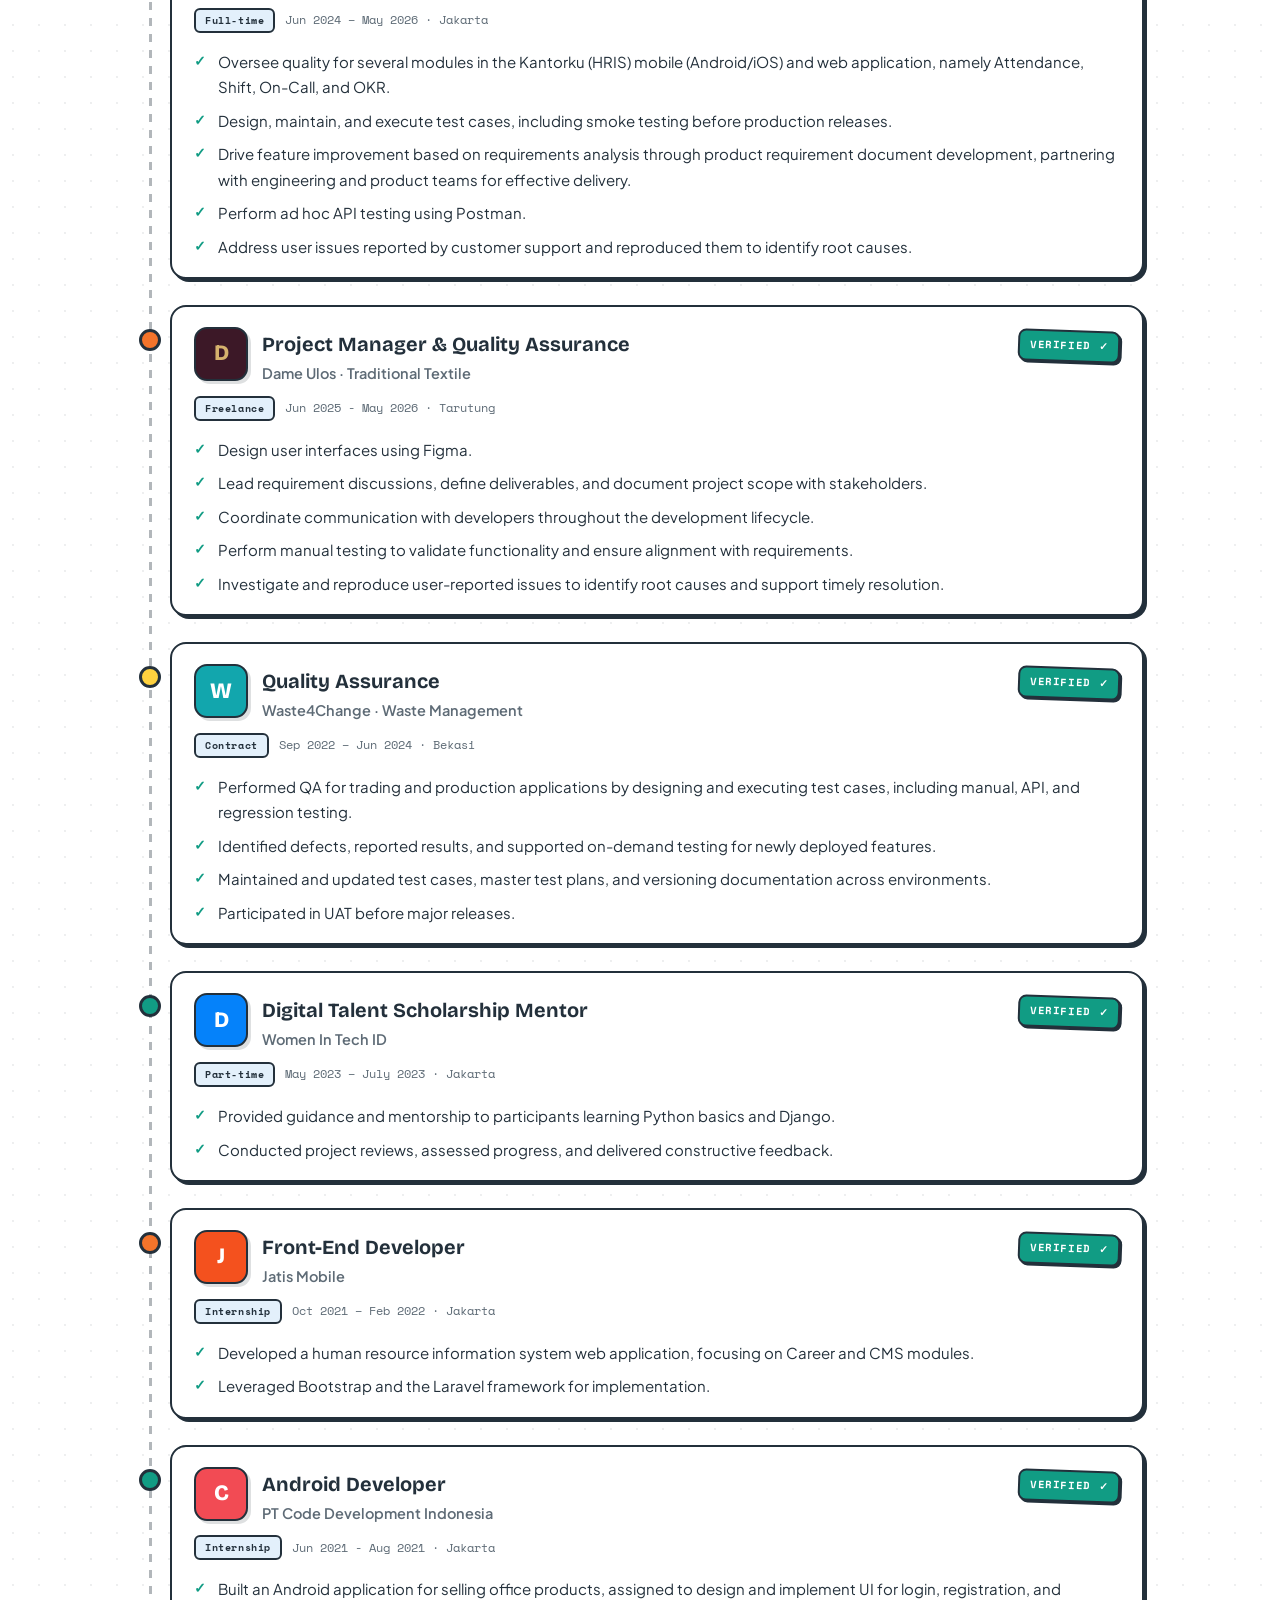
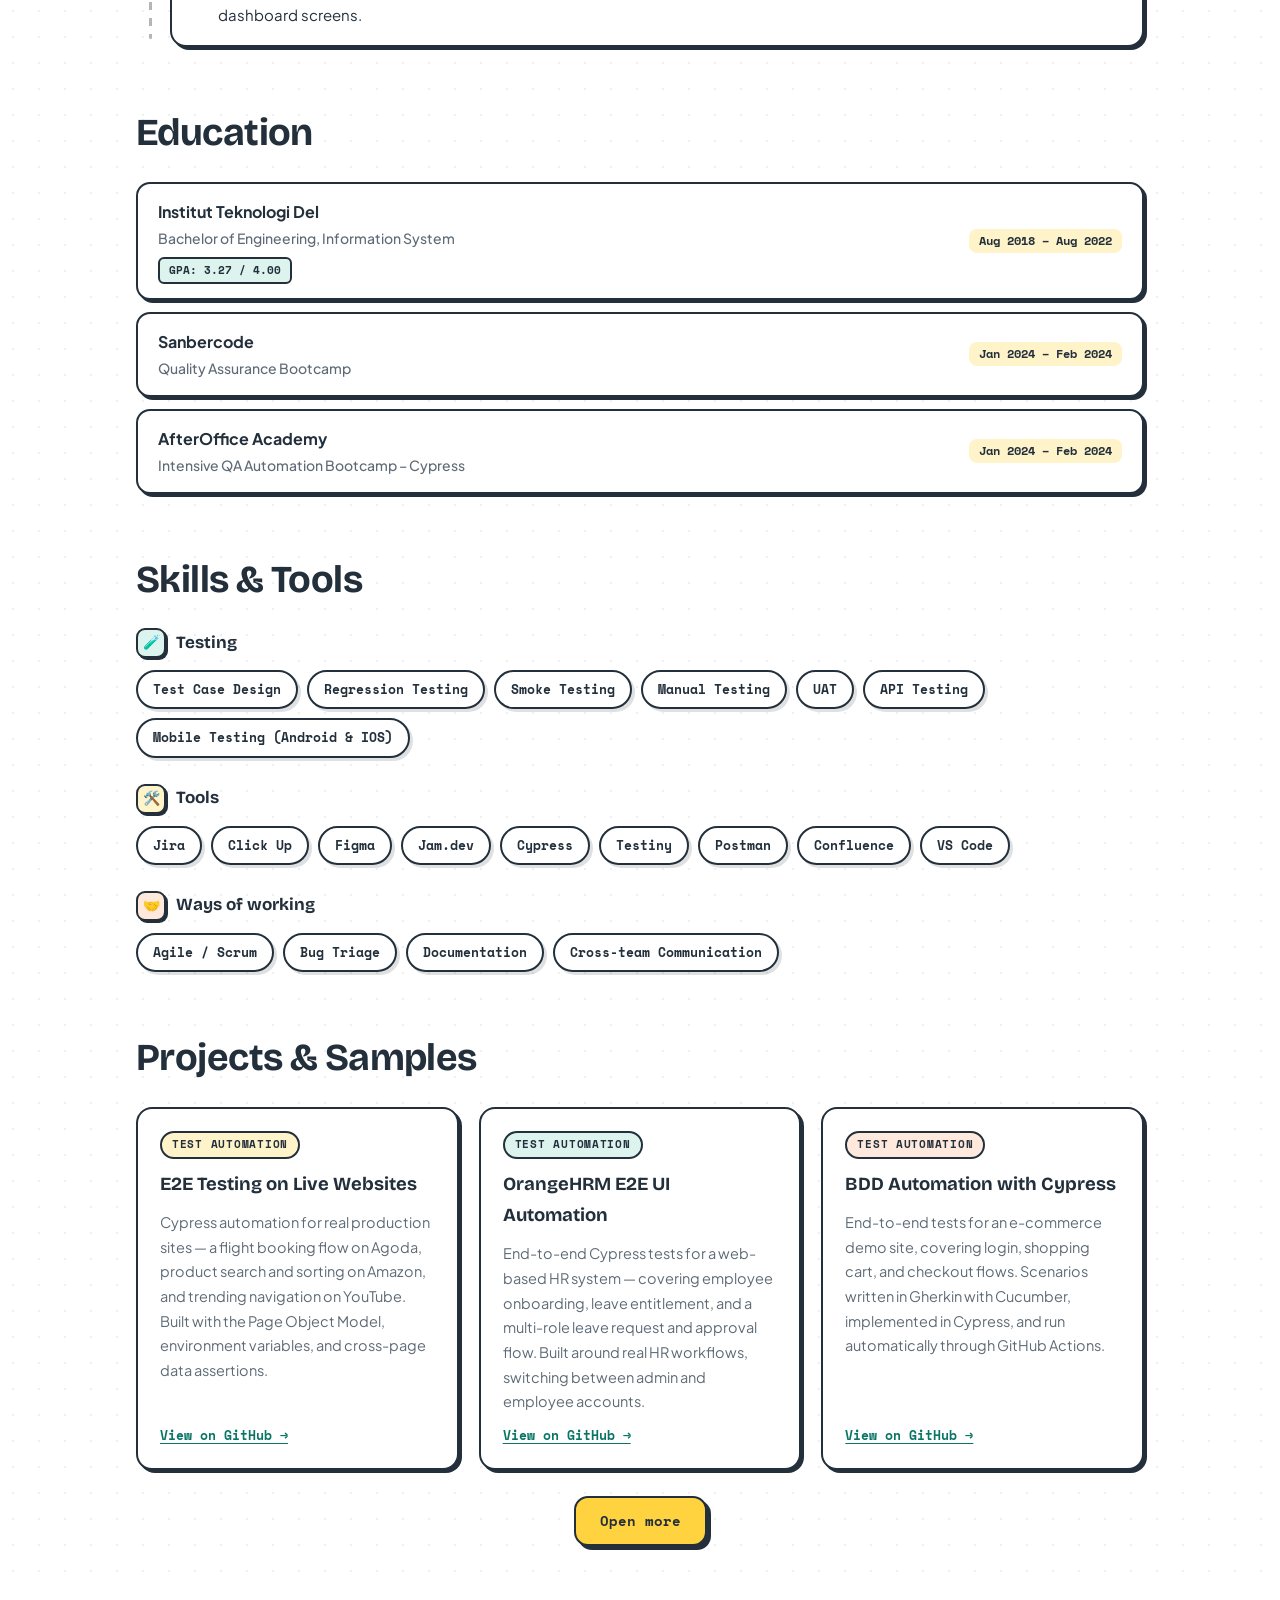
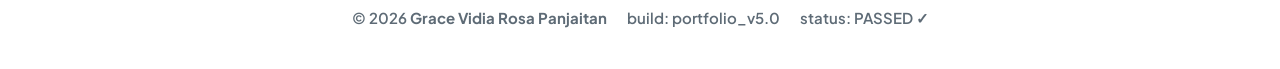
==== commit 80fe05c3: "update the experience" ====
--- a/index.html
+++ b/index.html
@@ -157,7 +157,7 @@
               </div>
               <span class="ticket-status">VERIFIED ✓</span>
             </div>
-            <div class="ticket-period"><span class="emp-type">Full-time</span> Jun 2024 – Jun 2026 · Jakarta</div>
+            <div class="ticket-period"><span class="emp-type">Full-time</span> Jun 2024 – May 2026 · Jakarta</div>
             <div class="ticket-body">
               <ul>
                 <li>Oversee quality for several modules in the Kantorku (HRIS) mobile (Android/iOS) and web application,
